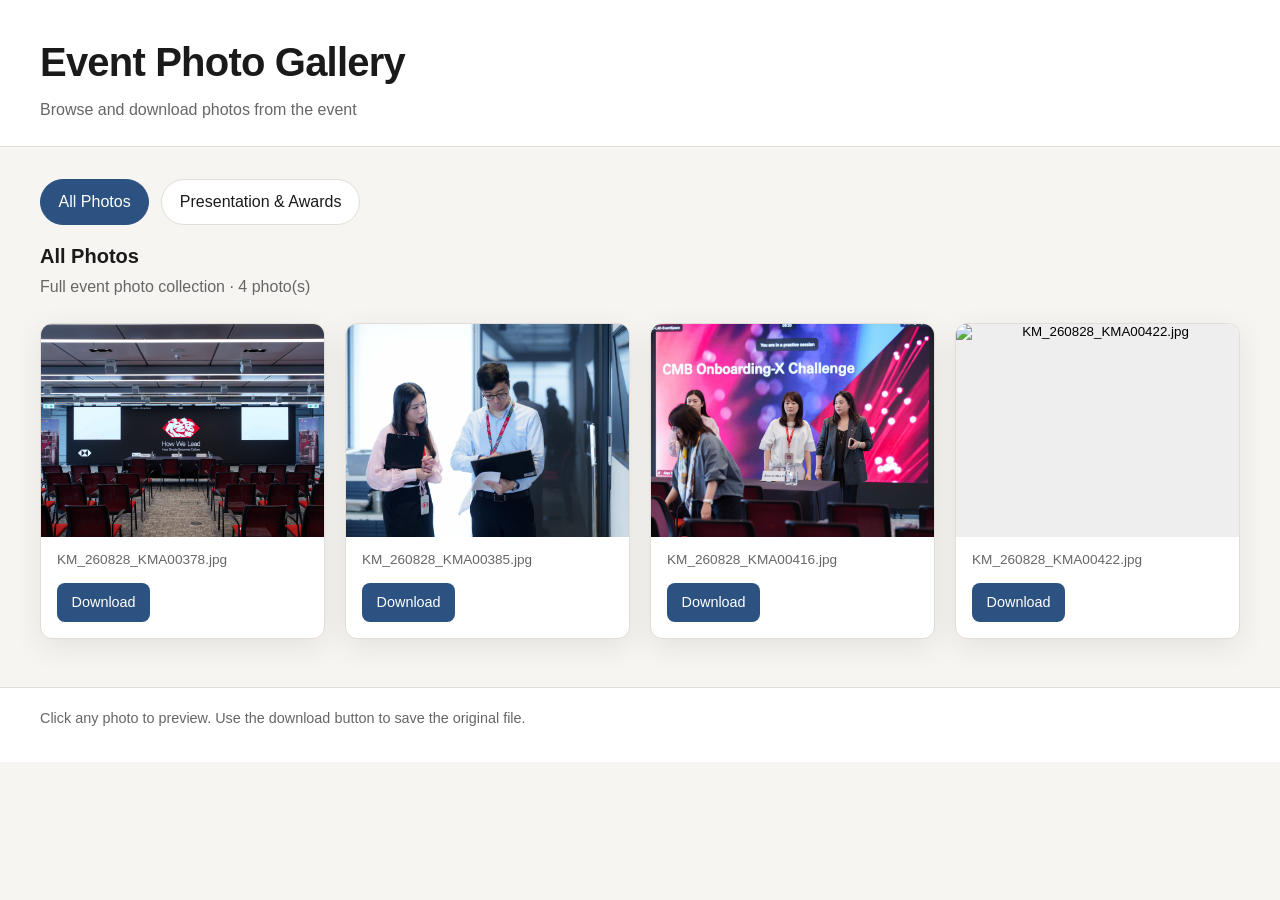
==== index.html @ 1a6fb15b "Initial photo gallery site with sample images. Static GitHub Pages gallery for browsing and download" ====
<!DOCTYPE html>
<html lang="en">
<head>
  <meta charset="UTF-8">
  <meta name="viewport" content="width=device-width, initial-scale=1.0">
  <title>Event Photo Gallery</title>
  <link rel="stylesheet" href="css/style.css">
</head>
<body>
  <header class="site-header">
    <div class="container">
      <h1>Event Photo Gallery</h1>
      <p class="subtitle">Browse and download photos from the event</p>
    </div>
  </header>

  <main class="container">
    <nav class="album-tabs" id="album-tabs" aria-label="Photo albums"></nav>
    <section class="album-info" id="album-info"></section>
    <div class="gallery" id="gallery" role="list"></div>
  </main>

  <dialog class="lightbox" id="lightbox" aria-label="Photo preview">
    <button class="lightbox-close" id="lightbox-close" aria-label="Close preview">&times;</button>
    <figure class="lightbox-content">
      <img id="lightbox-image" alt="">
      <figcaption id="lightbox-caption"></figcaption>
    </figure>
    <a class="btn btn-primary lightbox-download" id="lightbox-download" download>Download full size</a>
  </dialog>

  <footer class="site-footer">
    <div class="container">
      <p>Click any photo to preview. Use the download button to save the original file.</p>
    </div>
  </footer>

  <script src="js/app.js"></script>
</body>
</html>
---- css/style.css ----
*,
*::before,
*::after {
  box-sizing: border-box;
}

:root {
  color-scheme: light;
  --bg: #f7f5f2;
  --surface: #ffffff;
  --text: #1a1a1a;
  --muted: #666;
  --accent: #2c5282;
  --accent-hover: #1a365d;
  --border: #e2ddd6;
  --shadow: 0 8px 30px rgba(0, 0, 0, 0.08);
}

body {
  margin: 0;
  font-family: -apple-system, BlinkMacSystemFont, "Segoe UI", Roboto, sans-serif;
  background: var(--bg);
  color: var(--text);
  line-height: 1.5;
}

.container {
  width: min(1200px, 100% - 2rem);
  margin-inline: auto;
}

.site-header {
  background: var(--surface);
  border-bottom: 1px solid var(--border);
  padding: 2rem 0 1.5rem;
}

.site-header h1 {
  margin: 0 0 0.35rem;
  font-size: clamp(1.75rem, 4vw, 2.5rem);
  font-weight: 700;
  letter-spacing: -0.02em;
}

.subtitle {
  margin: 0;
  color: var(--muted);
}

.album-tabs {
  display: flex;
  flex-wrap: wrap;
  gap: 0.75rem;
  margin: 2rem 0 1rem;
}

.tab-btn {
  appearance: none;
  border: 1px solid var(--border);
  background: var(--surface);
  color: var(--text);
  padding: 0.65rem 1.1rem;
  border-radius: 999px;
  font: inherit;
  cursor: pointer;
  transition: background 0.15s, border-color 0.15s, color 0.15s;
}

.tab-btn:hover {
  border-color: var(--accent);
}

.tab-btn.active {
  background: var(--accent);
  border-color: var(--accent);
  color: #fff;
}

.album-info {
  margin-bottom: 1.5rem;
}

.album-info h2 {
  margin: 0 0 0.25rem;
  font-size: 1.25rem;
}

.album-info p {
  margin: 0;
  color: var(--muted);
}

.gallery {
  display: grid;
  grid-template-columns: repeat(auto-fill, minmax(240px, 1fr));
  gap: 1.25rem;
  padding-bottom: 3rem;
}

.photo-card {
  background: var(--surface);
  border: 1px solid var(--border);
  border-radius: 12px;
  overflow: hidden;
  box-shadow: var(--shadow);
}

.photo-thumb {
  display: block;
  width: 100%;
  aspect-ratio: 4 / 3;
  border: 0;
  padding: 0;
  background: #eee;
  cursor: zoom-in;
  overflow: hidden;
}

.photo-thumb img {
  width: 100%;
  height: 100%;
  object-fit: cover;
  display: block;
}

.photo-meta {
  padding: 0.85rem 1rem 1rem;
}

.photo-name {
  margin: 0 0 0.75rem;
  font-size: 0.85rem;
  color: var(--muted);
  word-break: break-all;
}

.btn {
  display: inline-flex;
  align-items: center;
  justify-content: center;
  gap: 0.35rem;
  padding: 0.5rem 0.85rem;
  border-radius: 8px;
  font: inherit;
  font-size: 0.9rem;
  text-decoration: none;
  cursor: pointer;
  border: 1px solid transparent;
}

.btn-primary {
  background: var(--accent);
  color: #fff;
}

.btn-primary:hover {
  background: var(--accent-hover);
}

.lightbox {
  position: relative;
  width: min(95vw, 1100px);
  max-height: 95vh;
  padding: 0;
  border: none;
  border-radius: 12px;
  background: var(--surface);
  box-shadow: var(--shadow);
}

.lightbox::backdrop {
  background: rgba(0, 0, 0, 0.65);
}

.lightbox-close {
  position: absolute;
  top: 0.75rem;
  right: 0.75rem;
  width: 2.25rem;
  height: 2.25rem;
  border: none;
  border-radius: 999px;
  background: rgba(0, 0, 0, 0.55);
  color: #fff;
  font-size: 1.5rem;
  line-height: 1;
  cursor: pointer;
}

.lightbox-content {
  margin: 0;
}

.lightbox-content img {
  display: block;
  width: 100%;
  max-height: 75vh;
  object-fit: contain;
  background: #111;
}

.lightbox-content figcaption {
  padding: 0.85rem 1rem 0;
  color: var(--muted);
  font-size: 0.9rem;
}

.lightbox-download {
  margin: 1rem;
}

.site-footer {
  border-top: 1px solid var(--border);
  background: var(--surface);
  padding: 1.25rem 0 2rem;
  color: var(--muted);
  font-size: 0.9rem;
}

.site-footer p {
  margin: 0;
}

@media (max-width: 600px) {
  .gallery {
    grid-template-columns: repeat(auto-fill, minmax(160px, 1fr));
    gap: 0.85rem;
  }
}
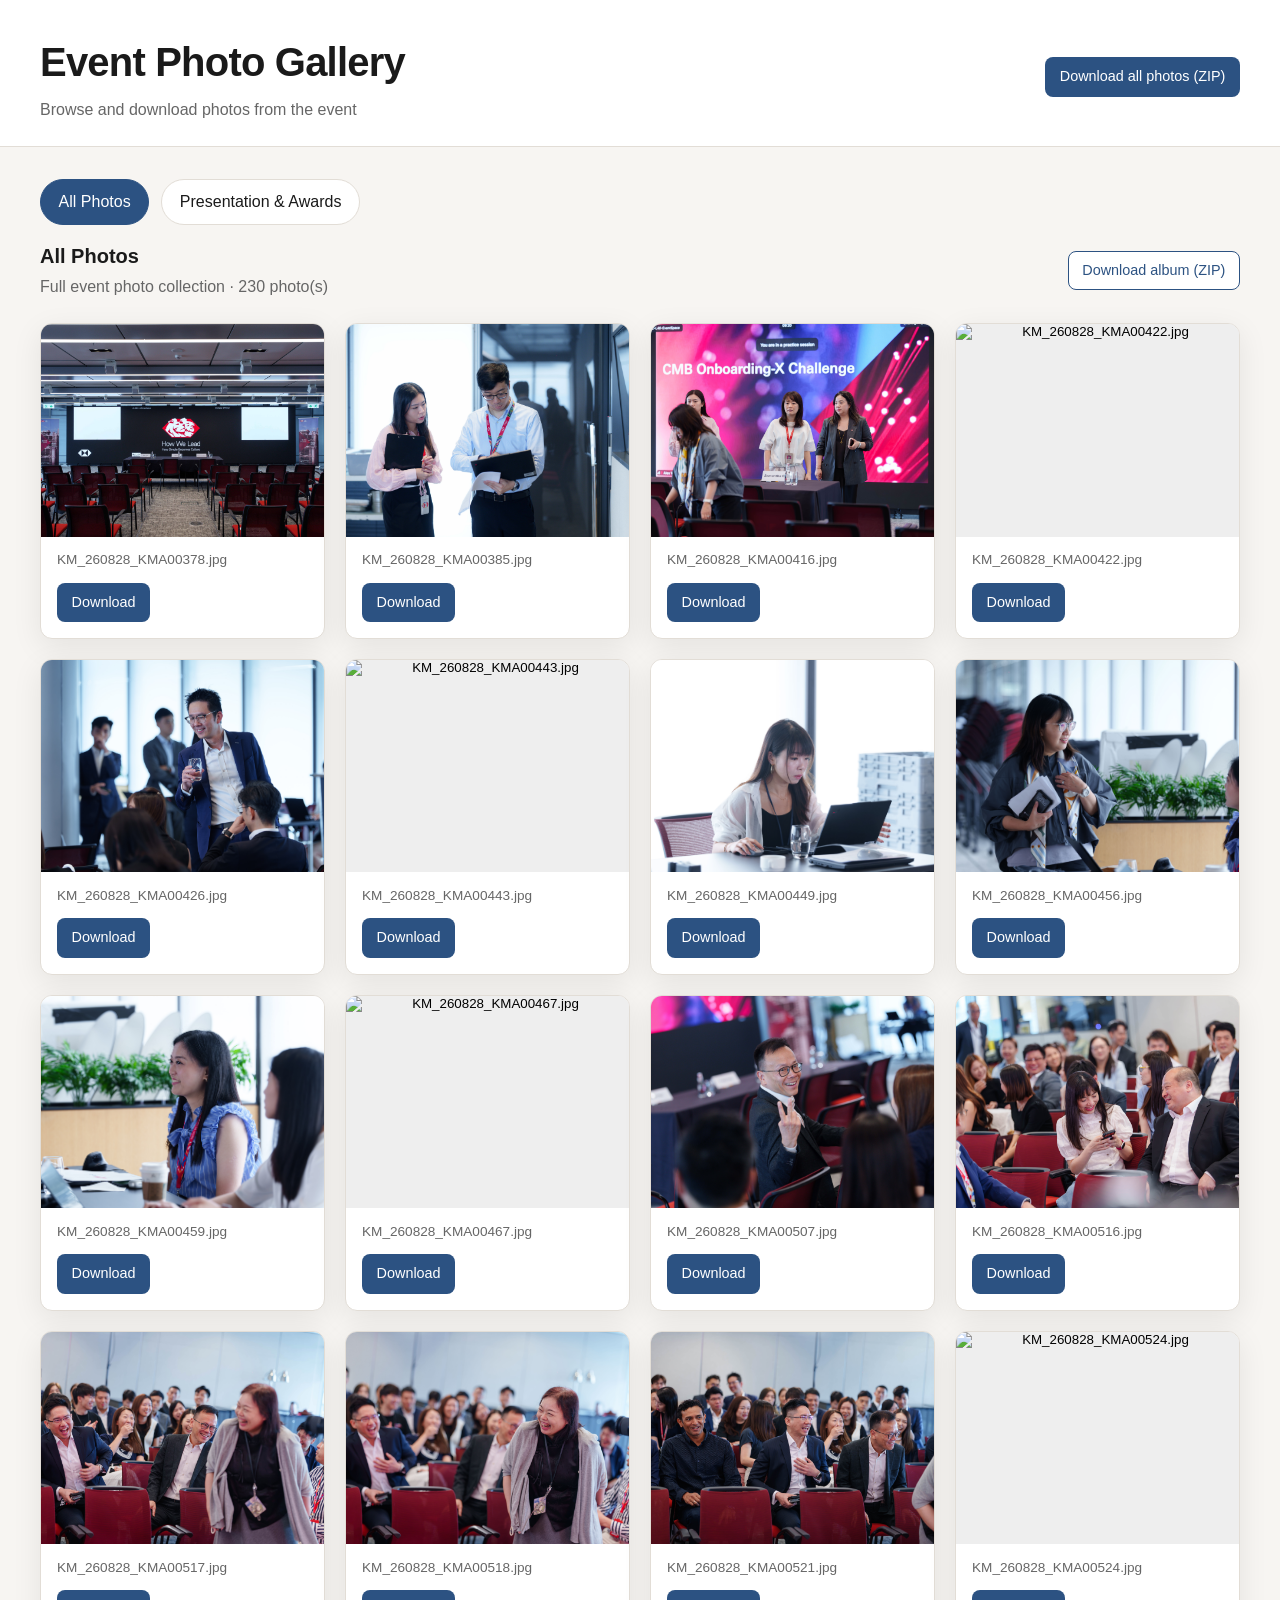
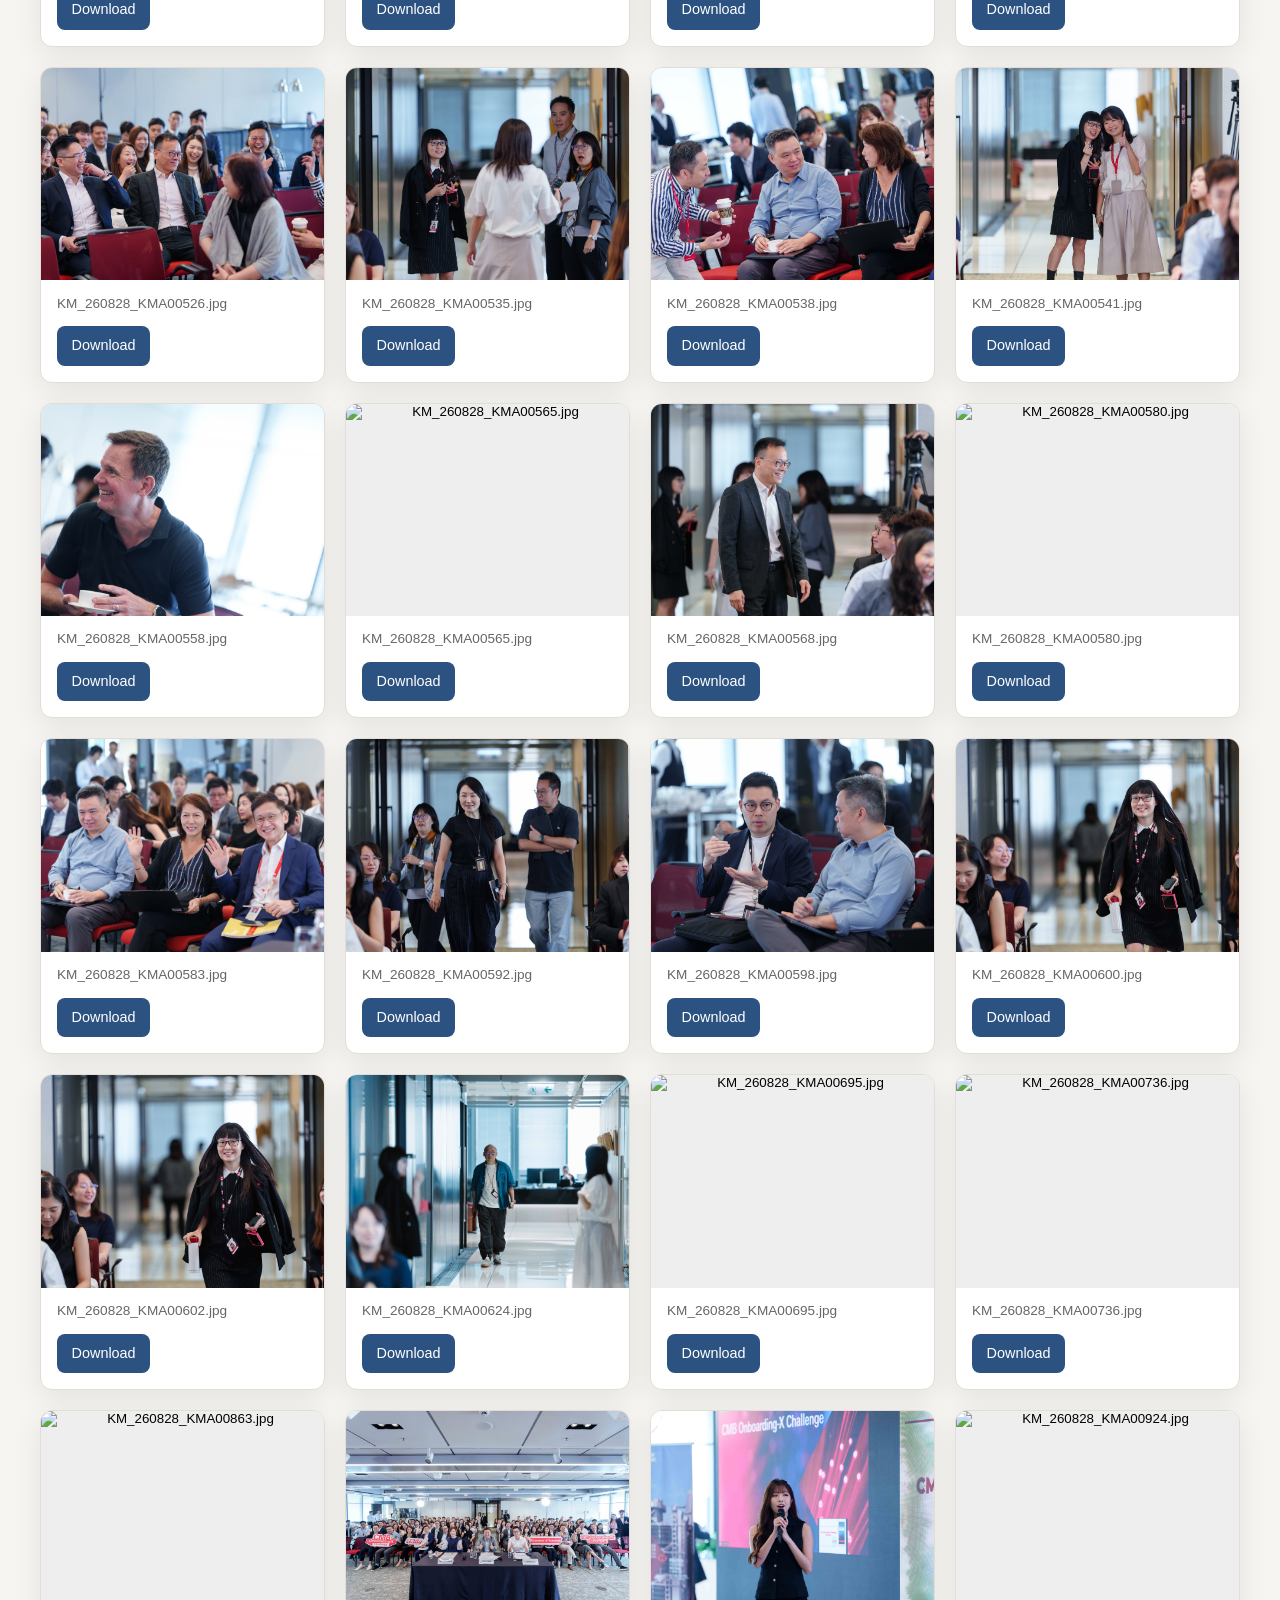
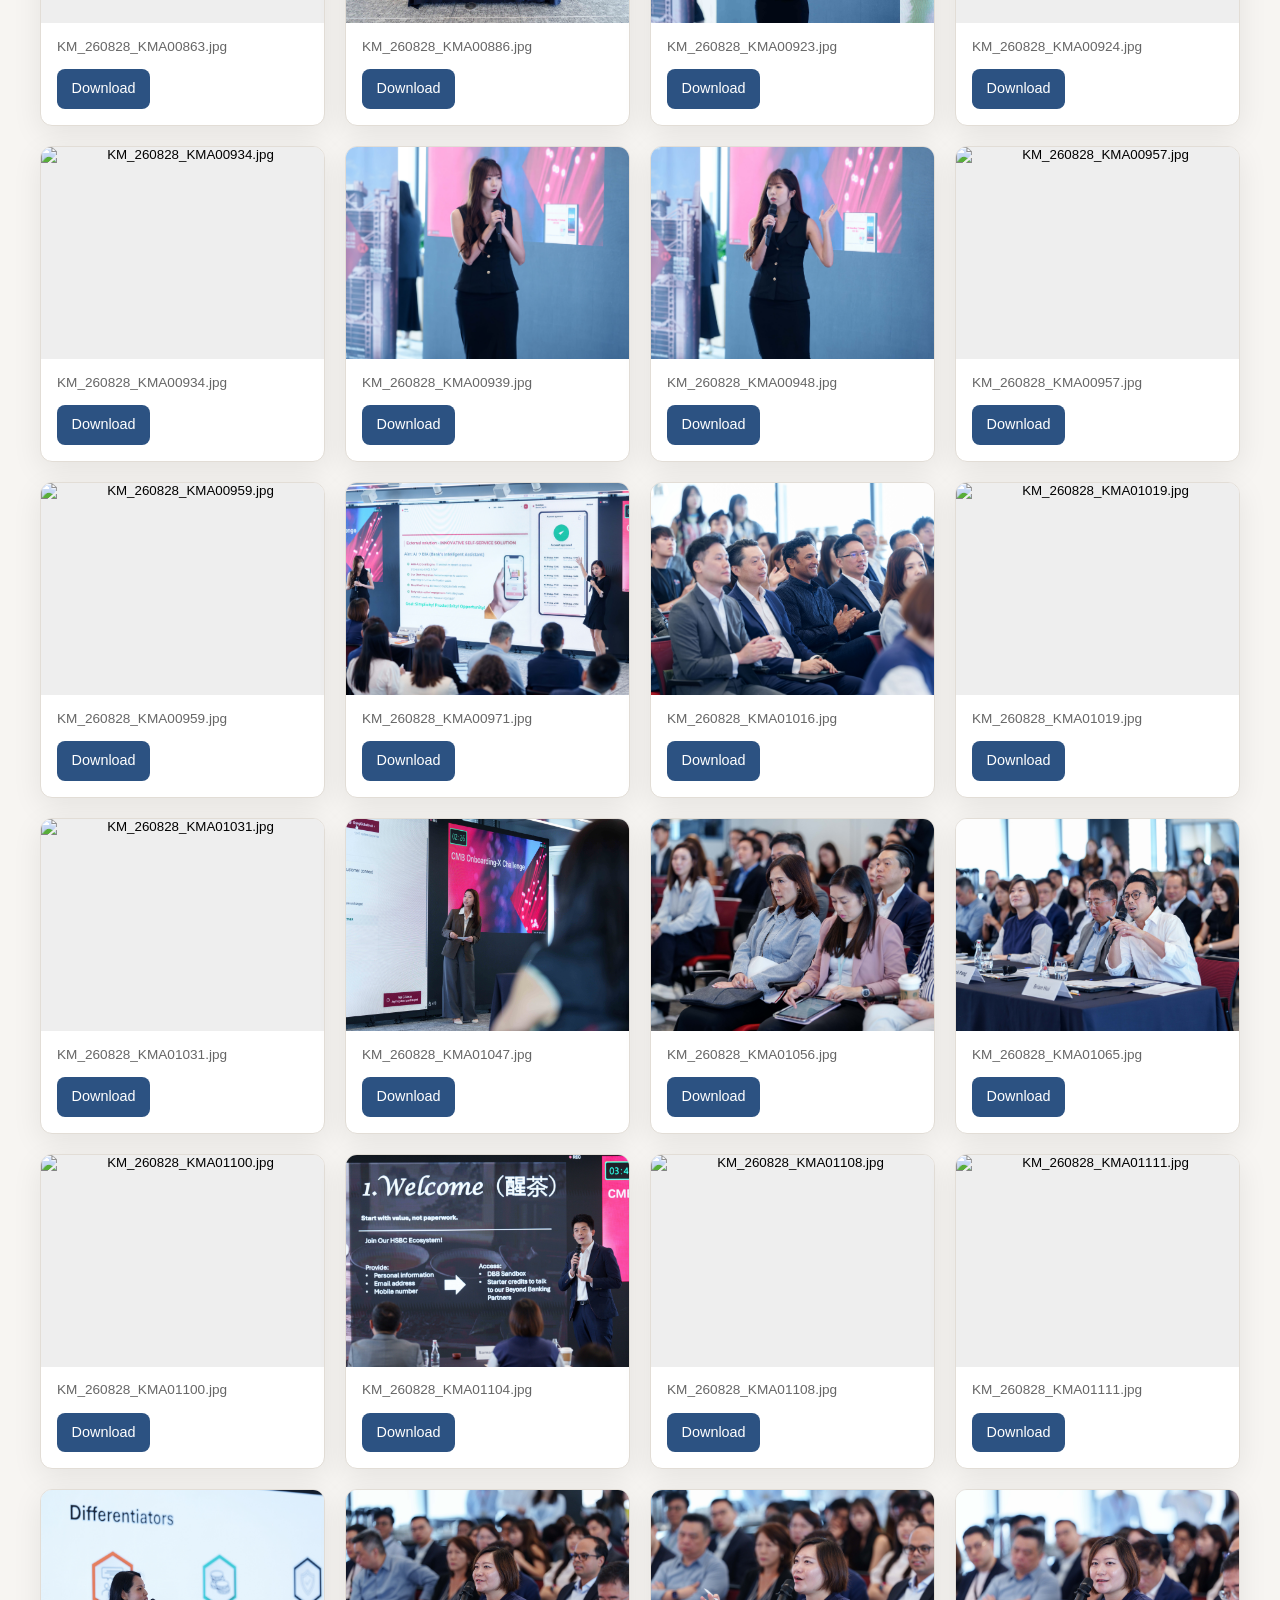
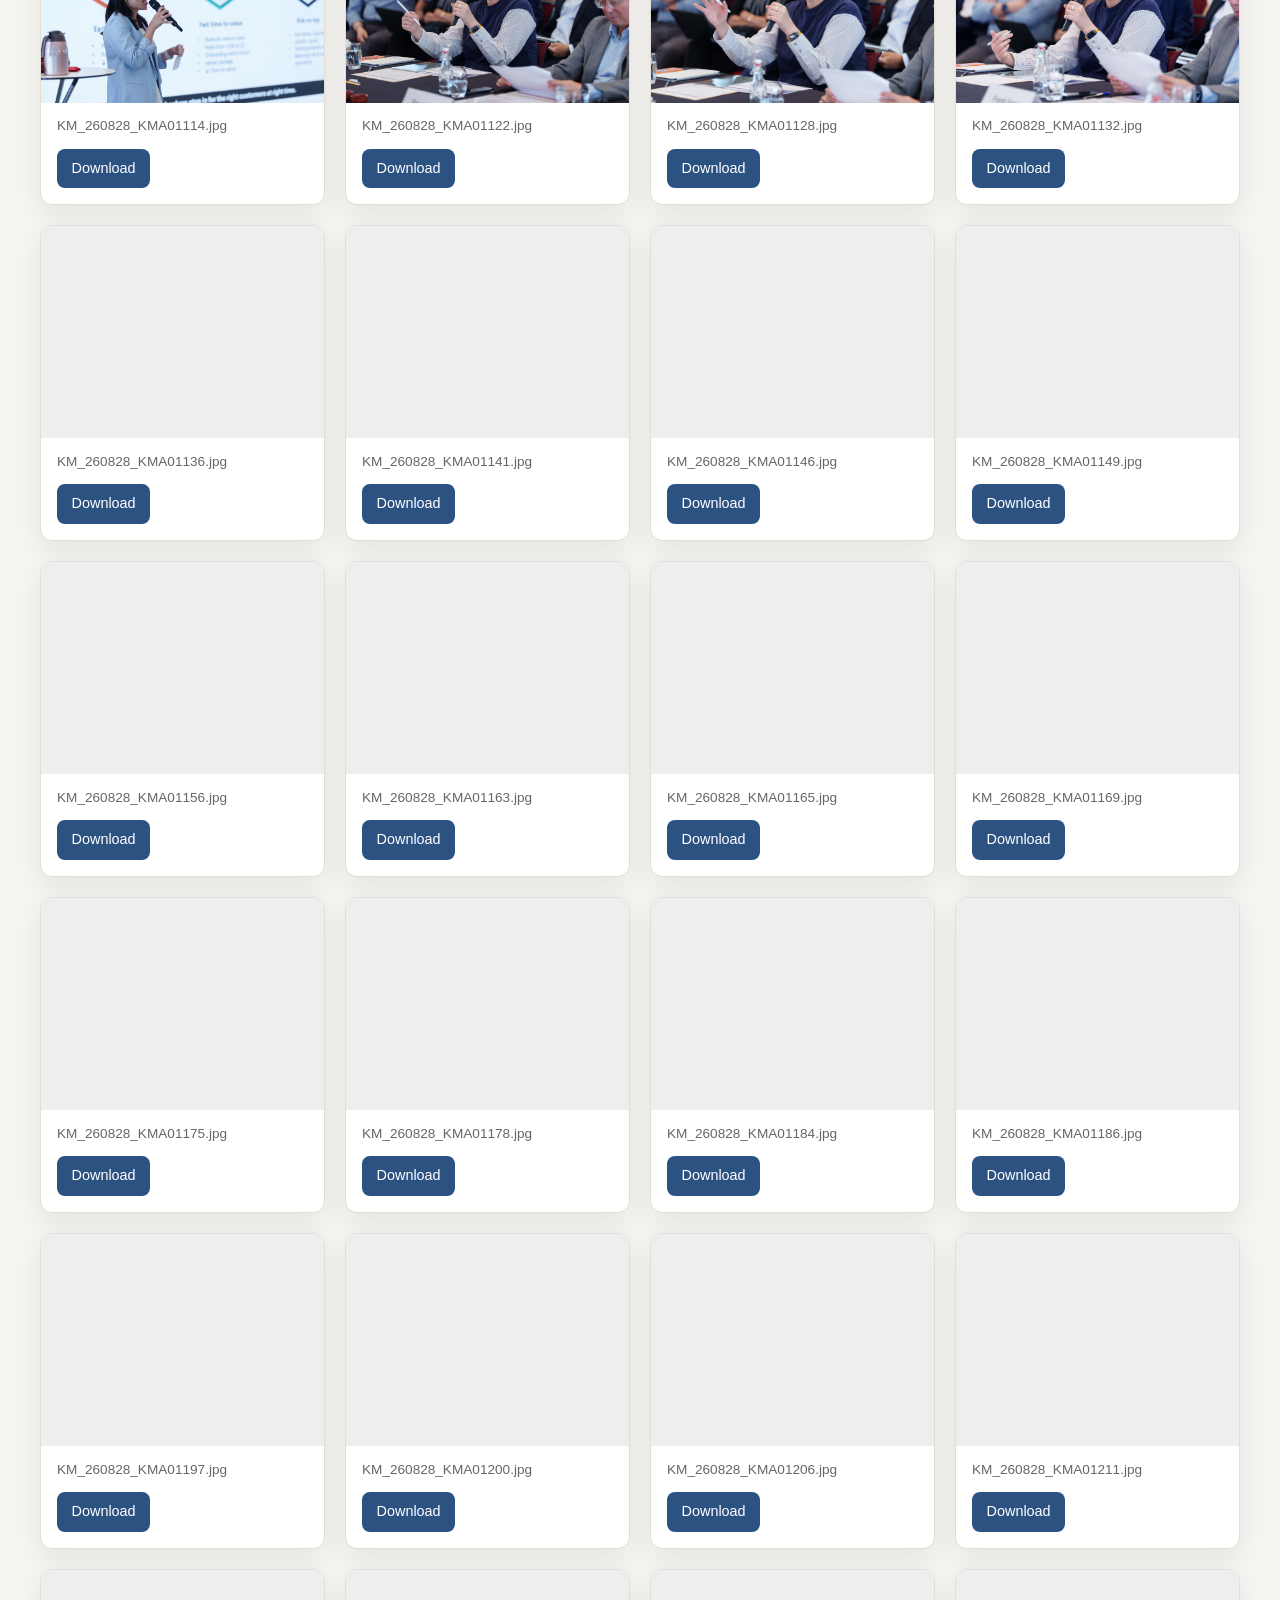
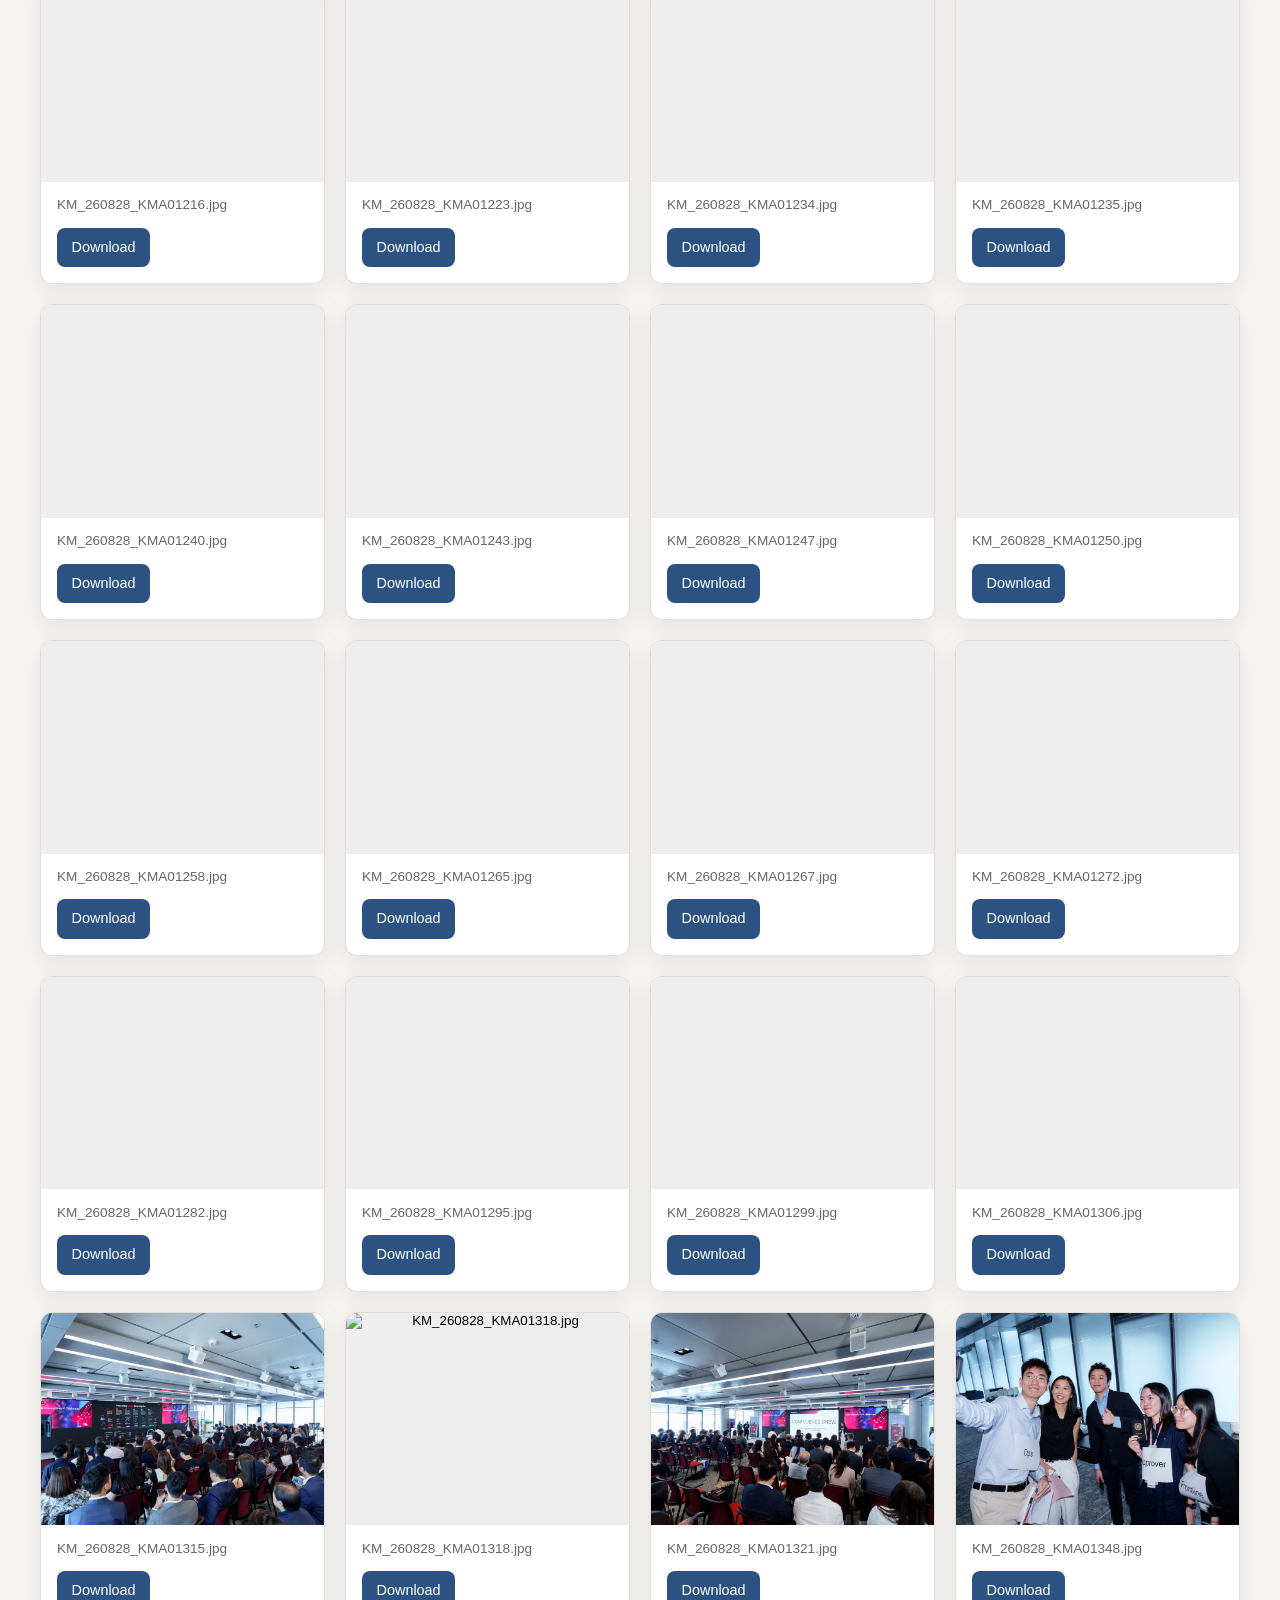
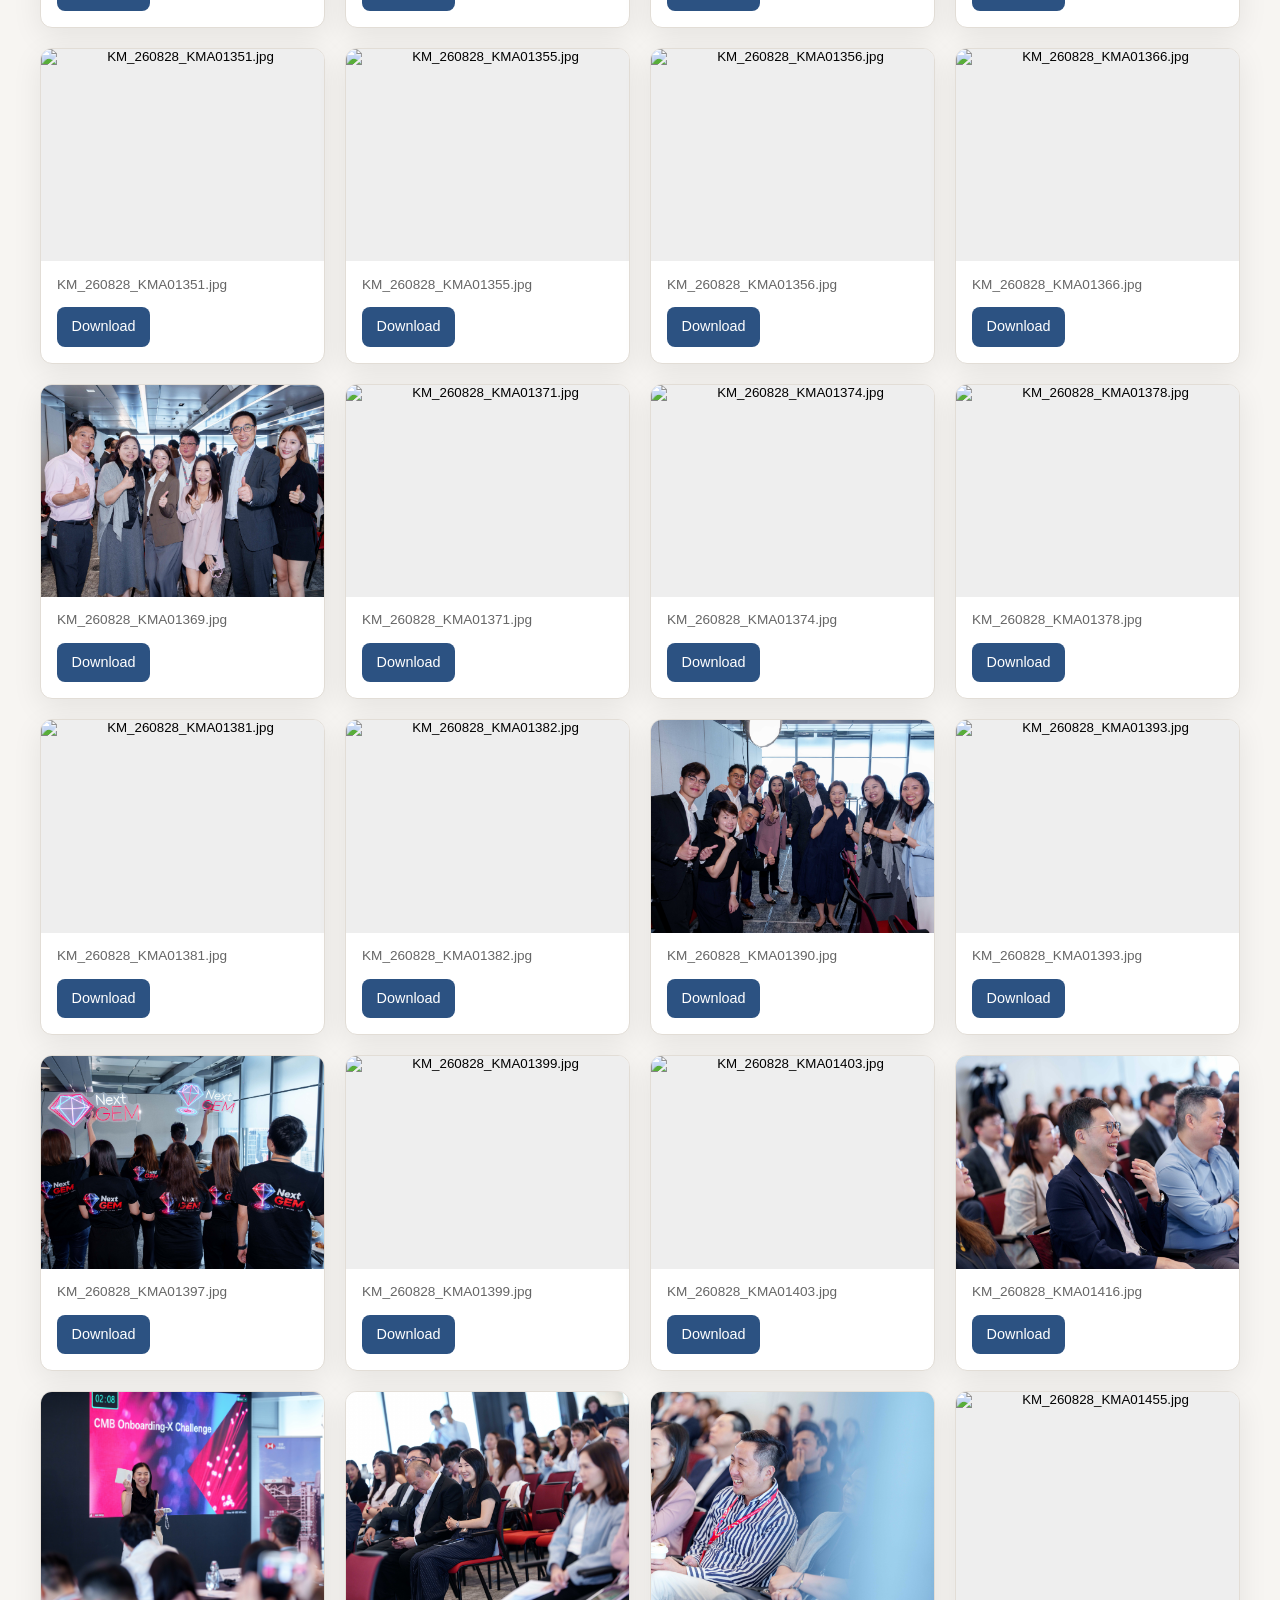
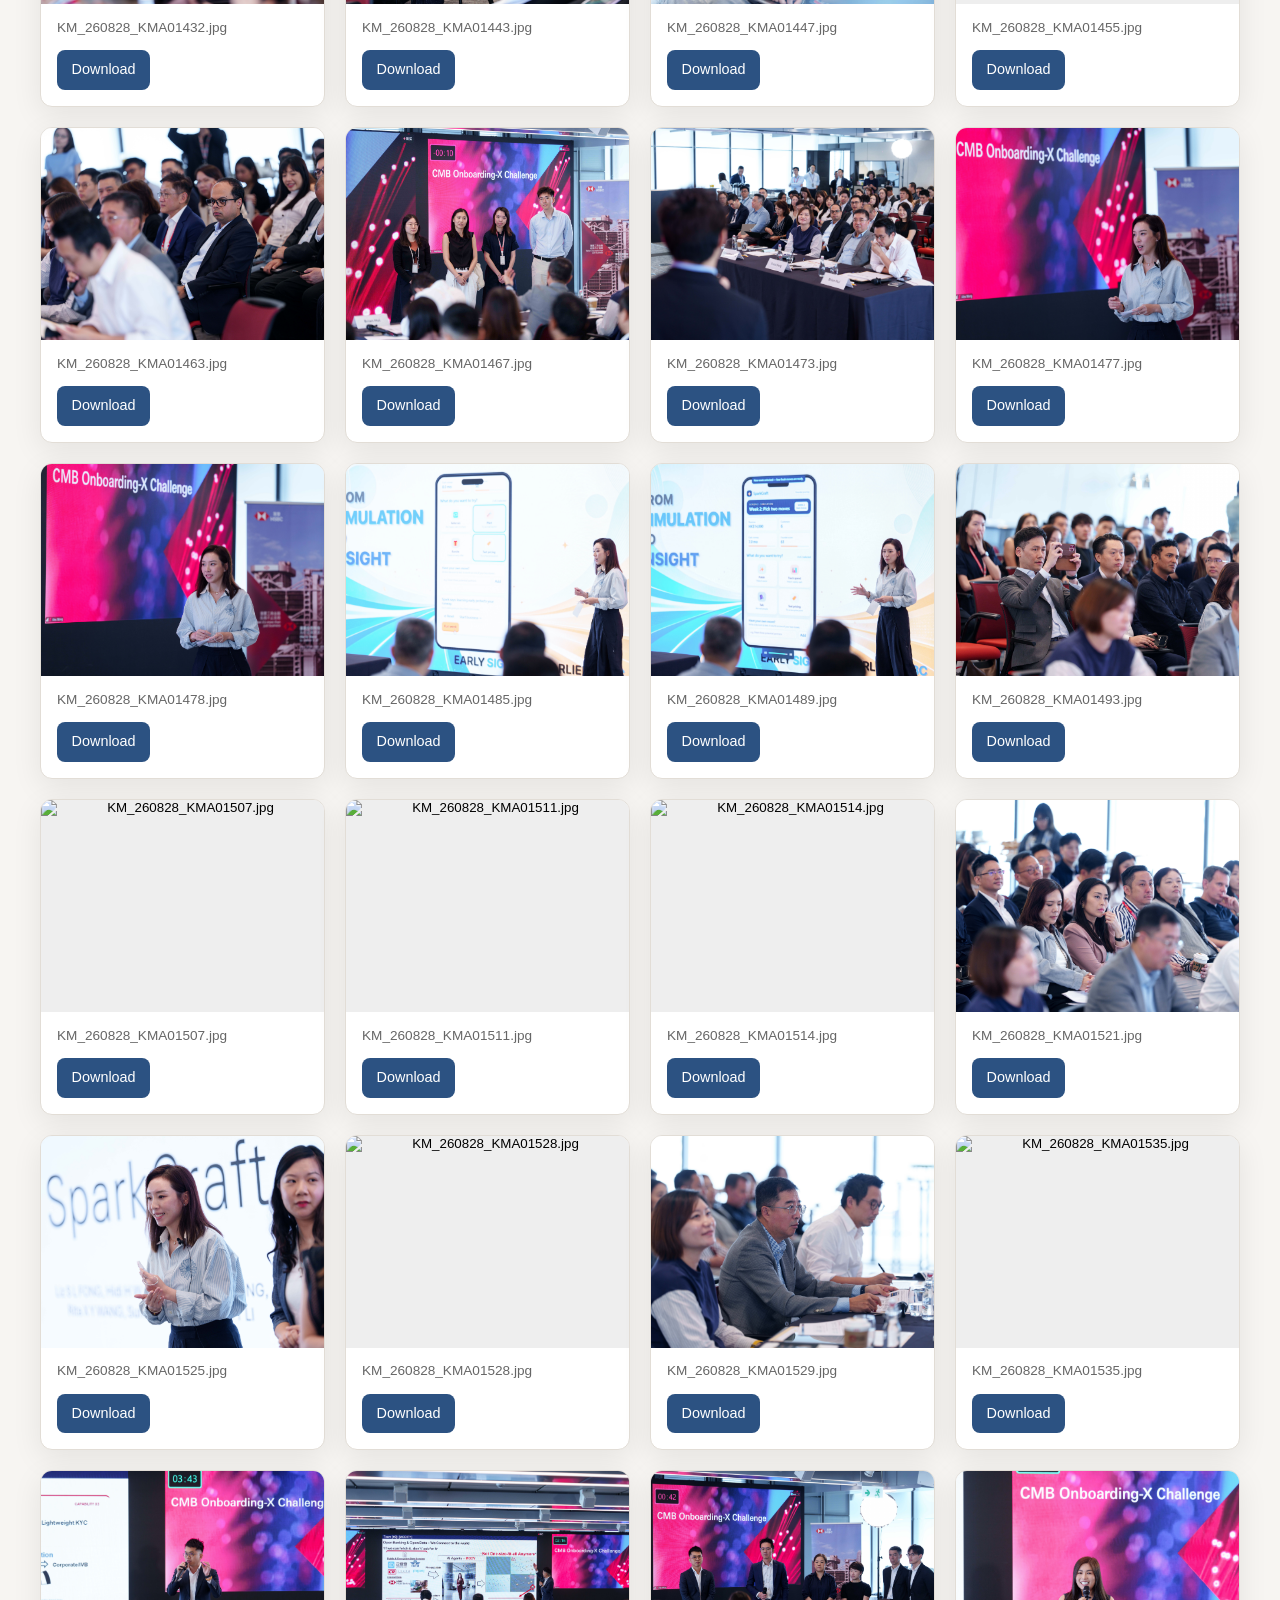
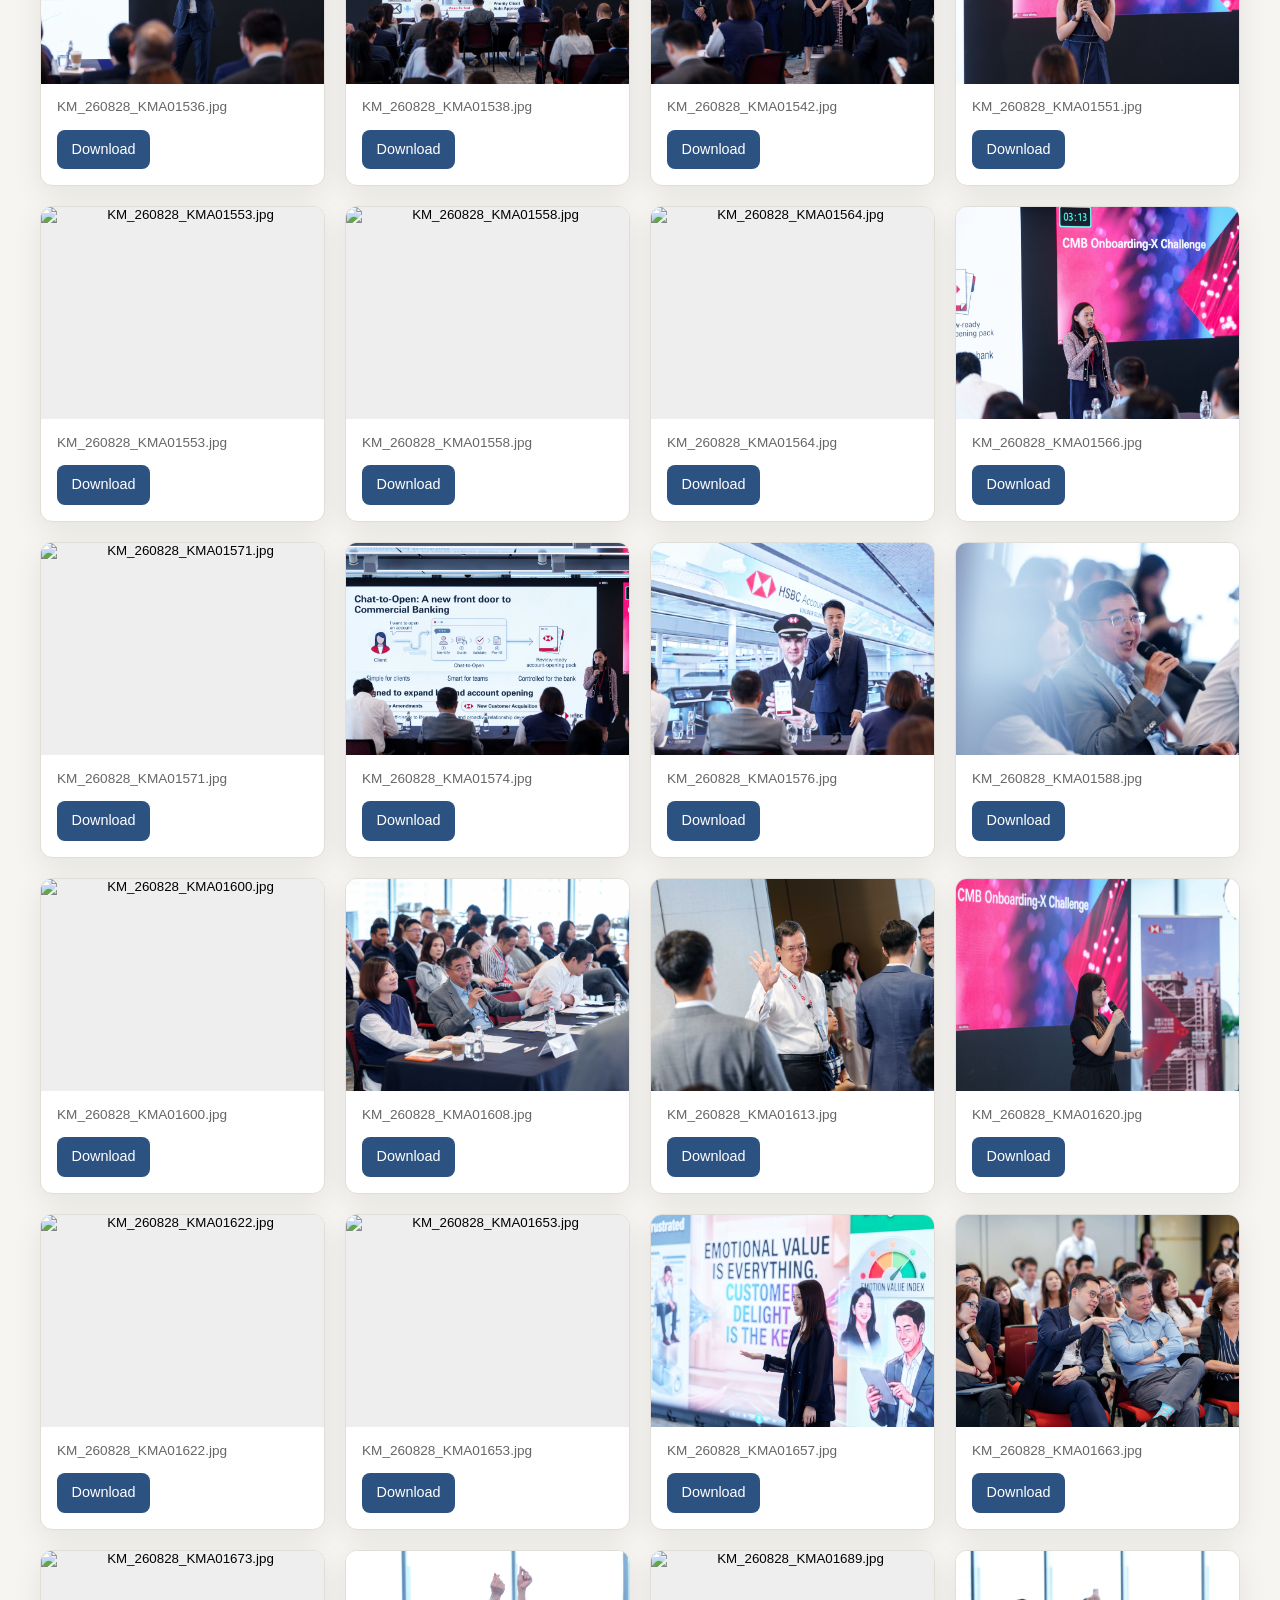
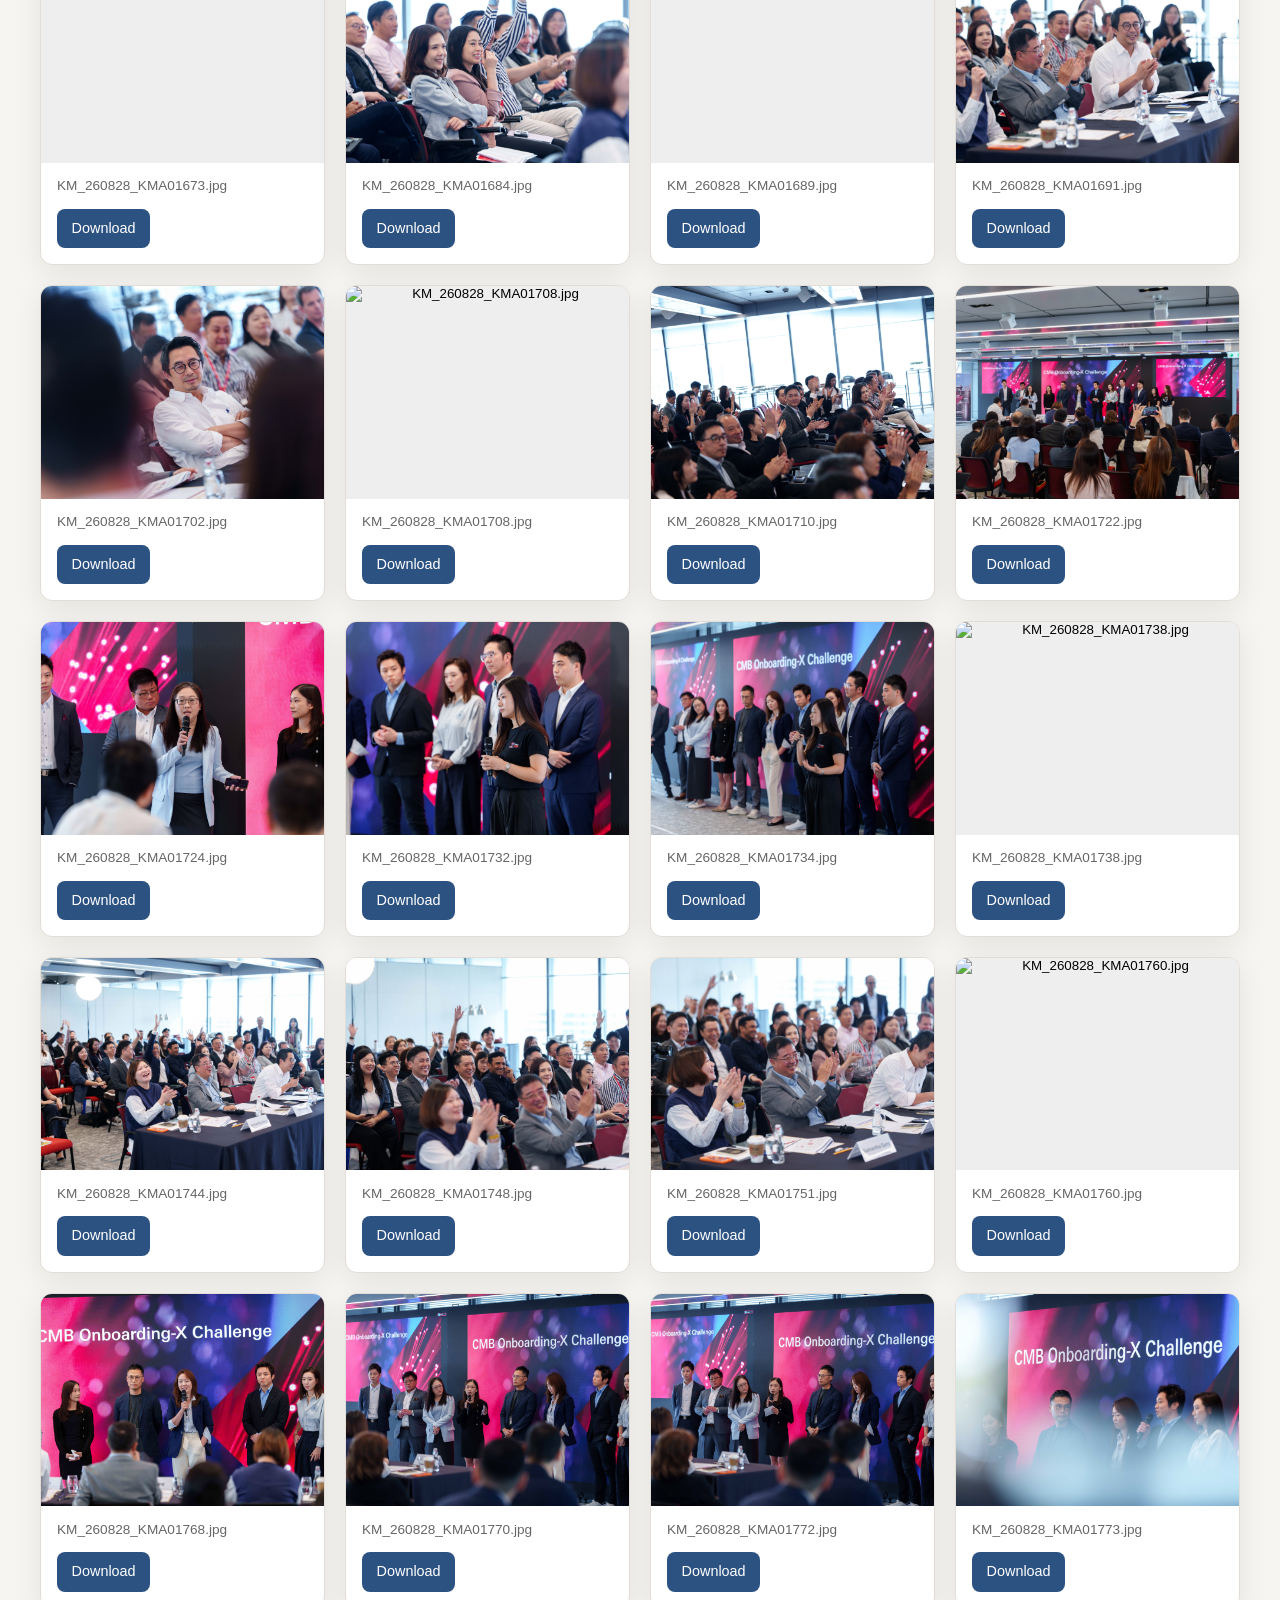
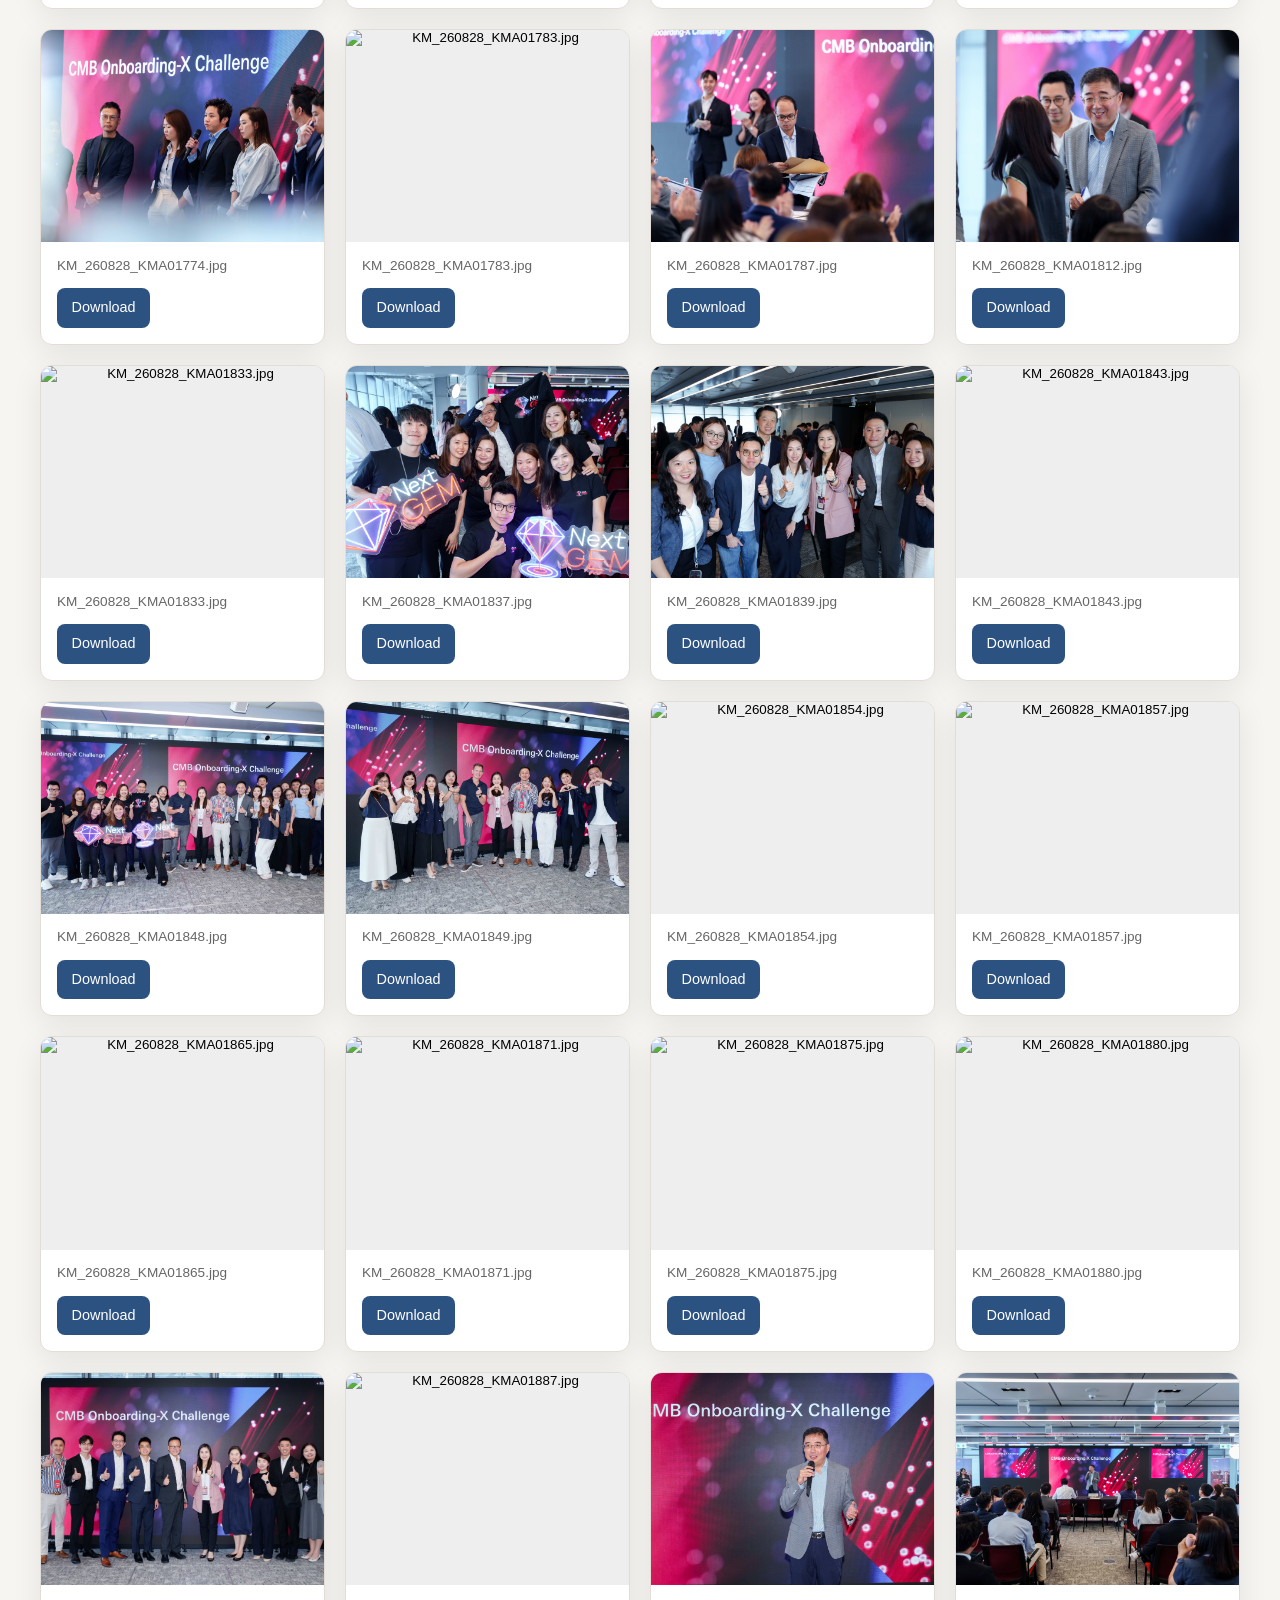
==== commit 2a2599bf: "Add ZIP download buttons linked to GitHub release assets. Large archives are hosted as release downl" ====
--- a/index.html
+++ b/index.html
@@ -8,9 +8,14 @@
 </head>
 <body>
   <header class="site-header">
-    <div class="container">
-      <h1>Event Photo Gallery</h1>
-      <p class="subtitle">Browse and download photos from the event</p>
+    <div class="container header-row">
+      <div>
+        <h1>Event Photo Gallery</h1>
+        <p class="subtitle">Browse and download photos from the event</p>
+      </div>
+      <a class="btn btn-primary btn-download-all" href="https://github.com/womghei/event-photo-gallery/releases/latest/download/all-event-photos.zip" download="all-event-photos.zip">
+        Download all photos (ZIP)
+      </a>
     </div>
   </header>
 
--- a/css/style.css
+++ b/css/style.css
@@ -35,6 +35,20 @@
   padding: 2rem 0 1.5rem;
 }
 
+.header-row {
+  display: flex;
+  flex-wrap: wrap;
+  align-items: center;
+  justify-content: space-between;
+  gap: 1rem;
+}
+
+.btn-download-all {
+  white-space: nowrap;
+  padding: 0.7rem 1.15rem;
+  font-weight: 600;
+}
+
 .site-header h1 {
   margin: 0 0 0.35rem;
   font-size: clamp(1.75rem, 4vw, 2.5rem);
@@ -78,6 +92,14 @@
 
 .album-info {
   margin-bottom: 1.5rem;
+}
+
+.album-info-row {
+  display: flex;
+  flex-wrap: wrap;
+  align-items: center;
+  justify-content: space-between;
+  gap: 1rem;
 }
 
 .album-info h2 {
@@ -155,6 +177,16 @@
 
 .btn-primary:hover {
   background: var(--accent-hover);
+}
+
+.btn-secondary {
+  background: var(--surface);
+  color: var(--accent);
+  border-color: var(--accent);
+}
+
+.btn-secondary:hover {
+  background: #edf2f7;
 }
 
 .lightbox {
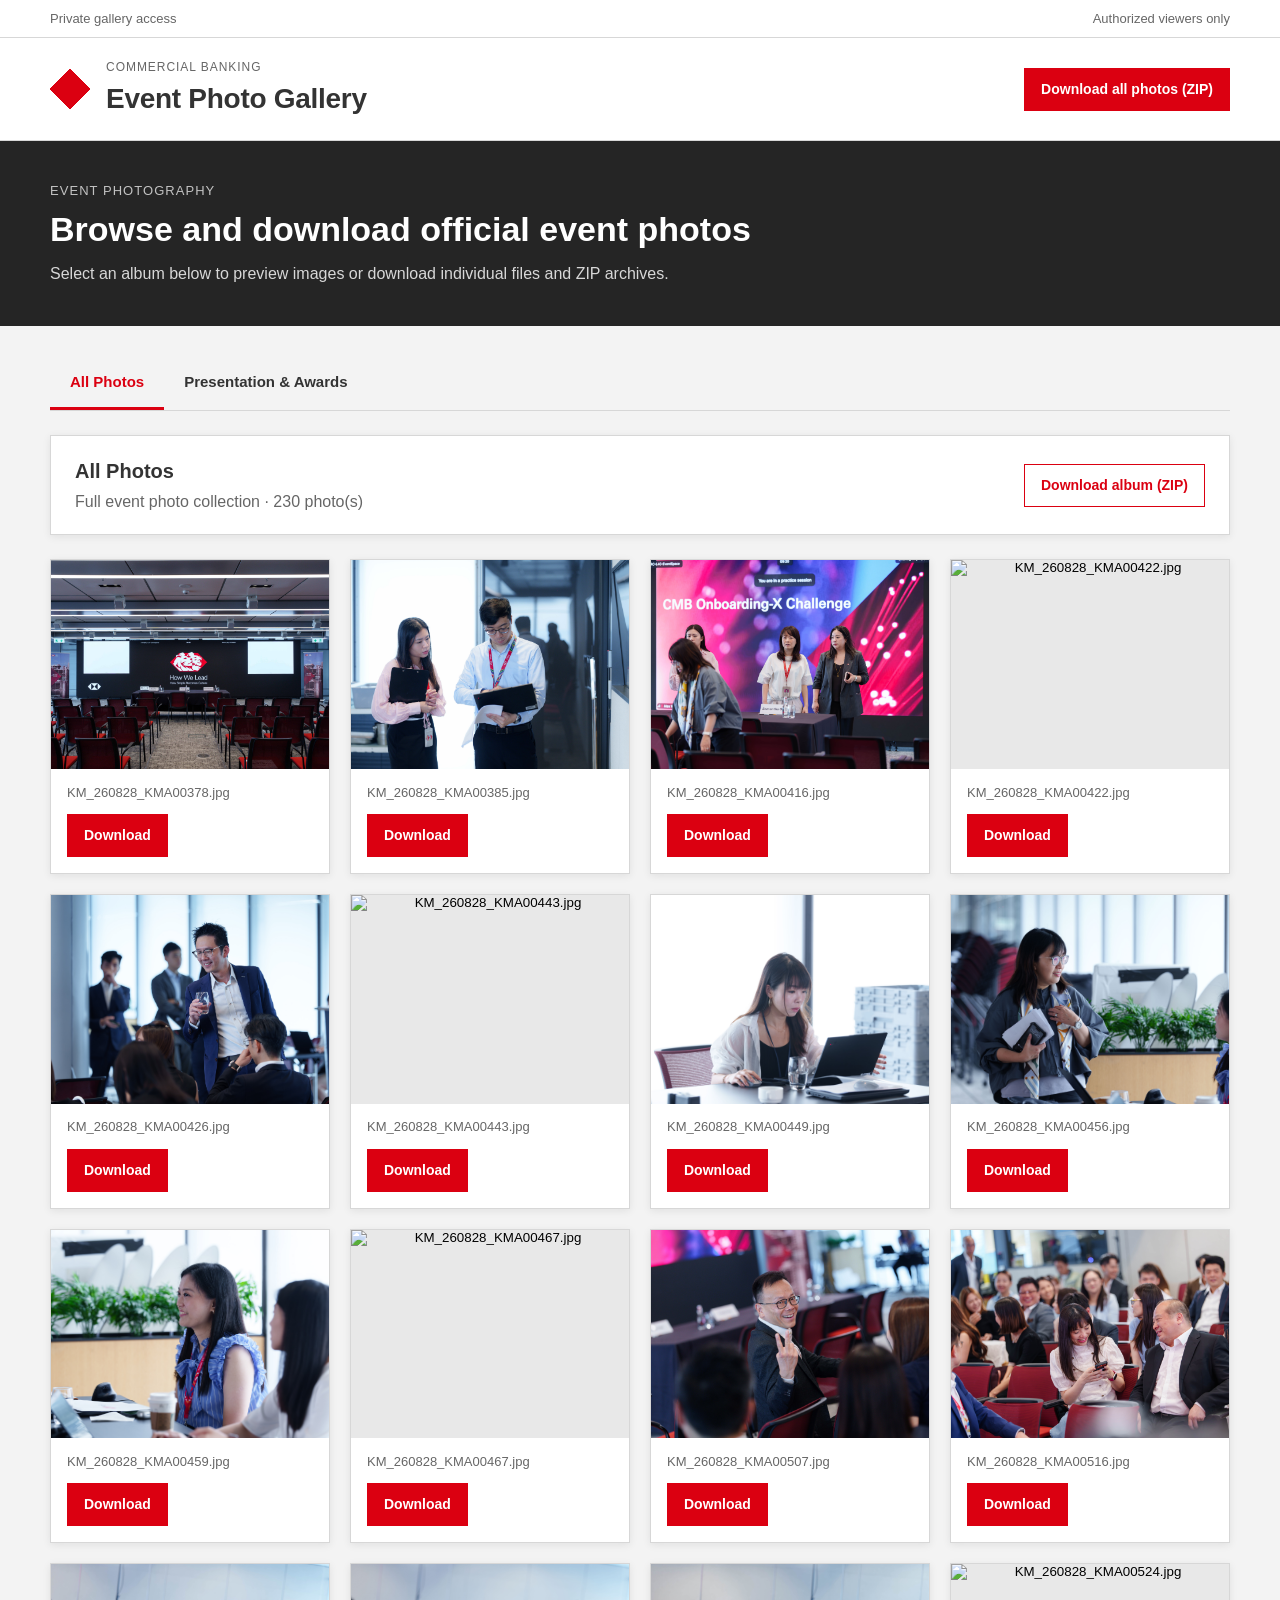
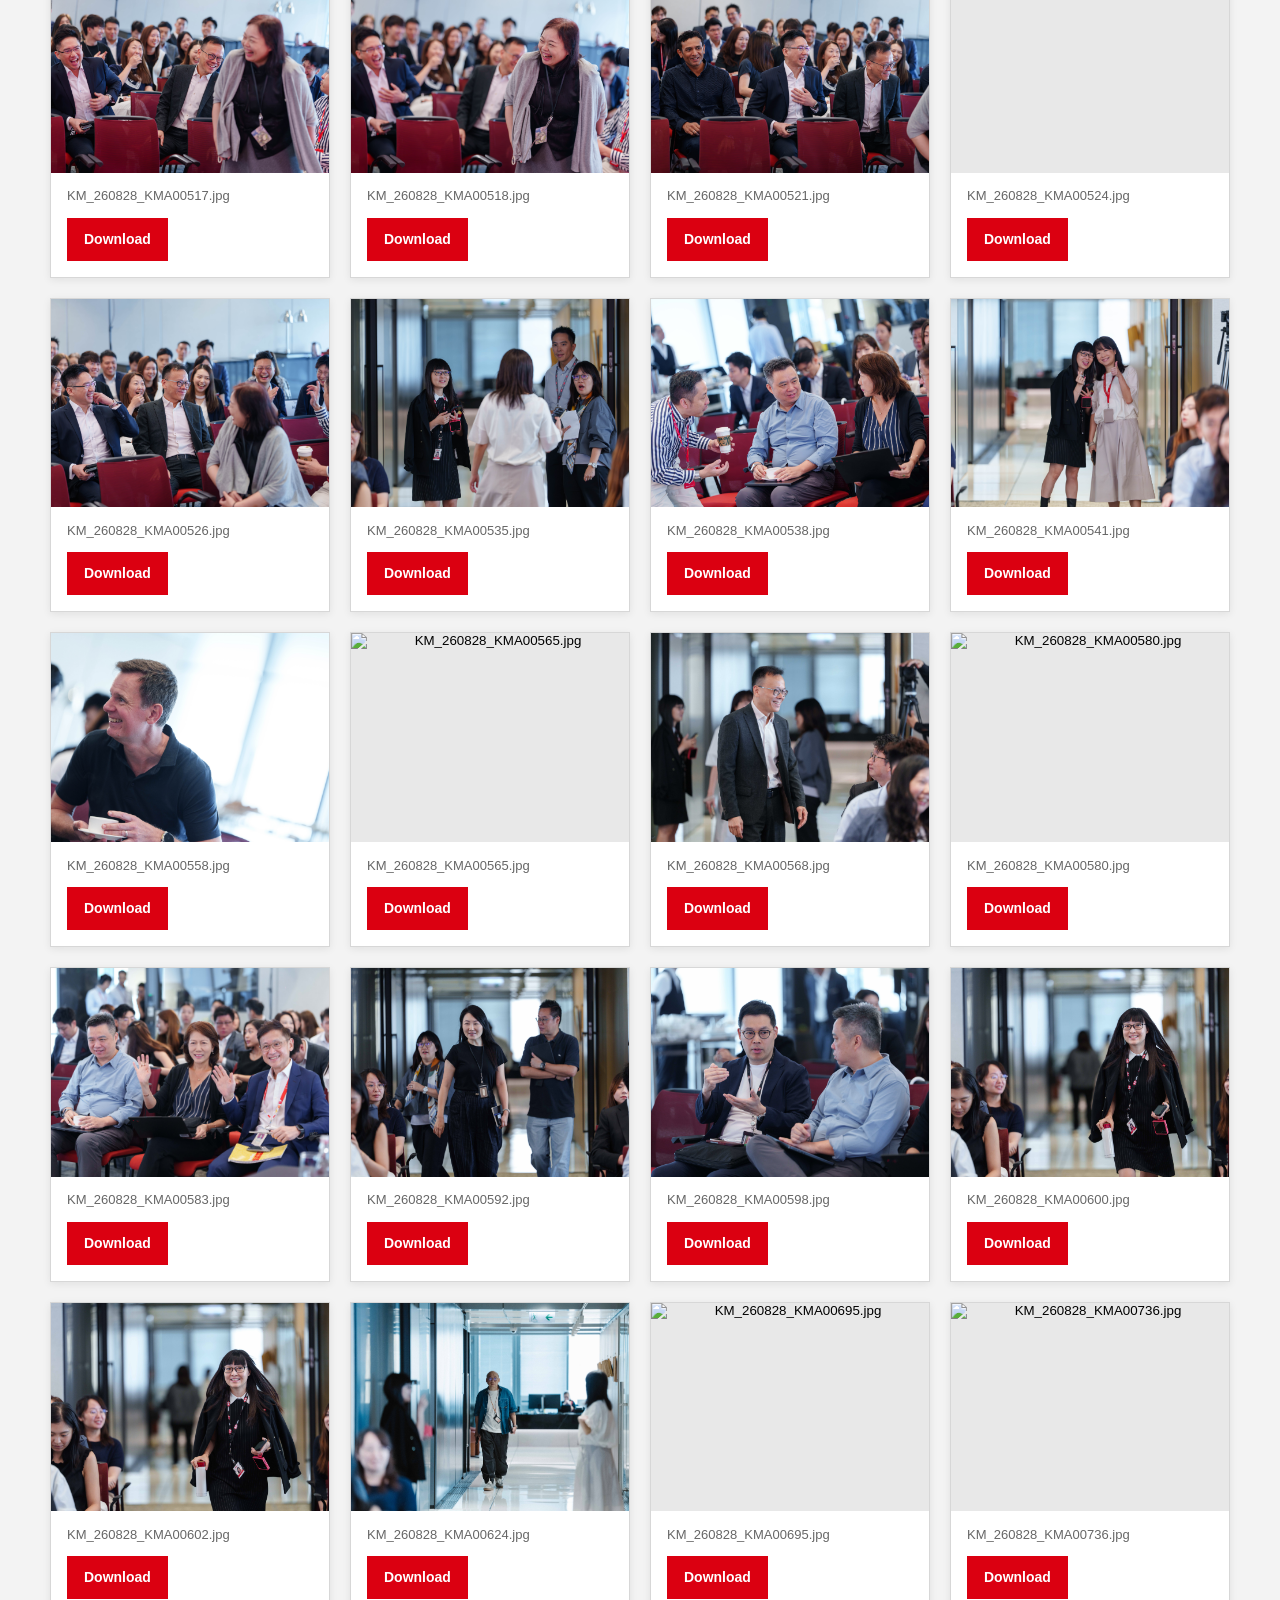
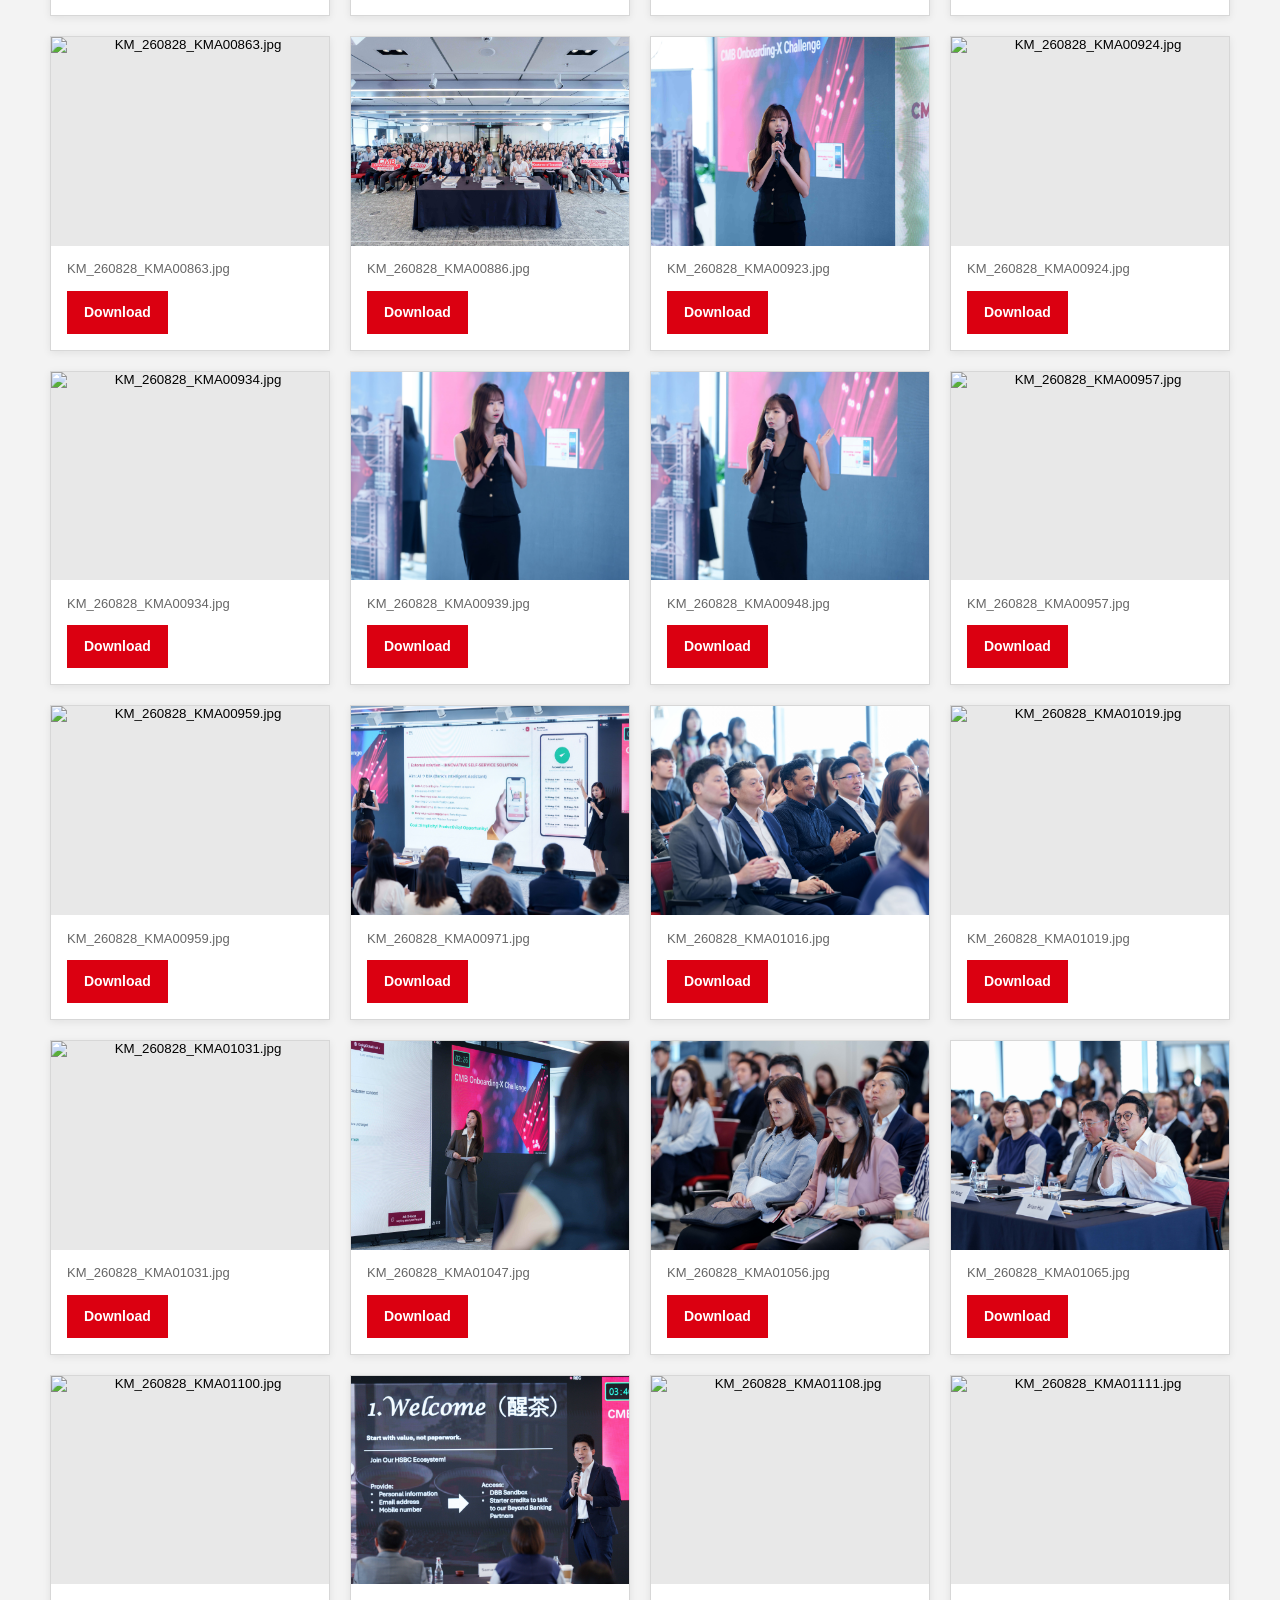
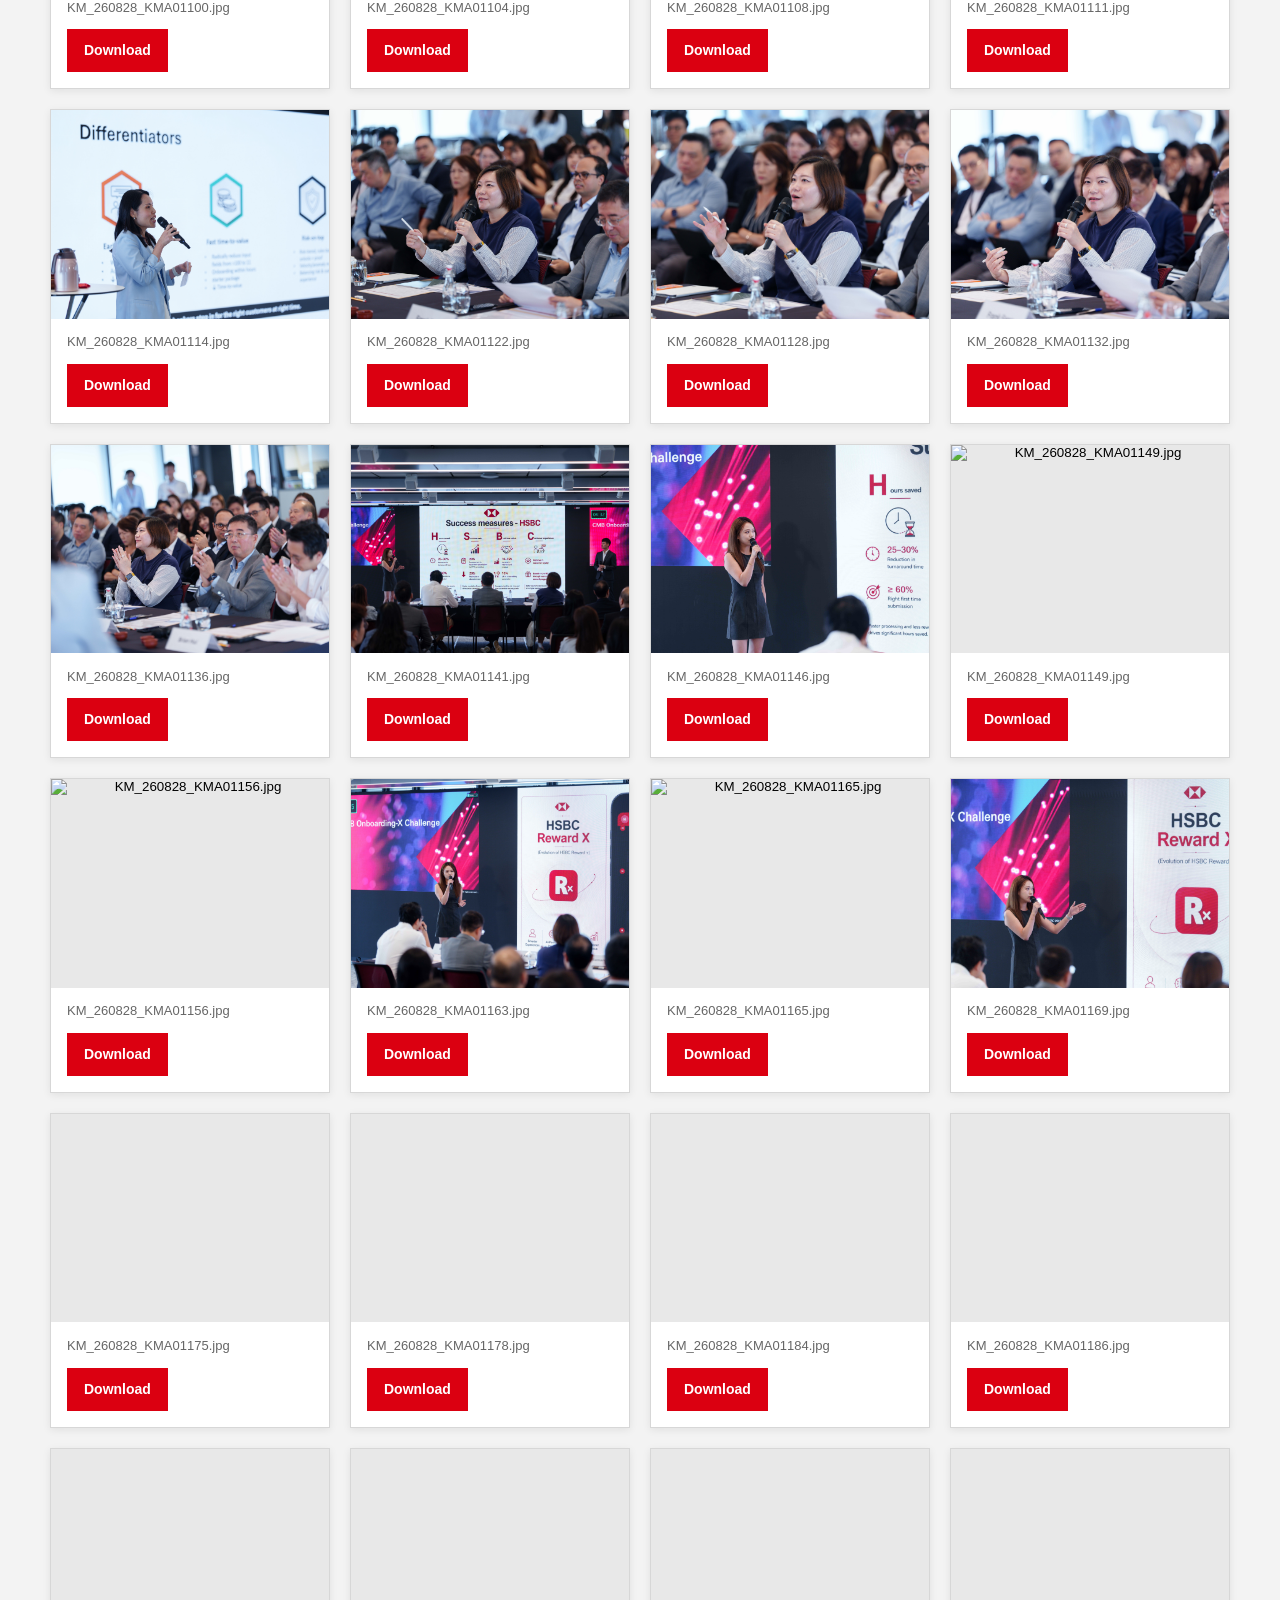
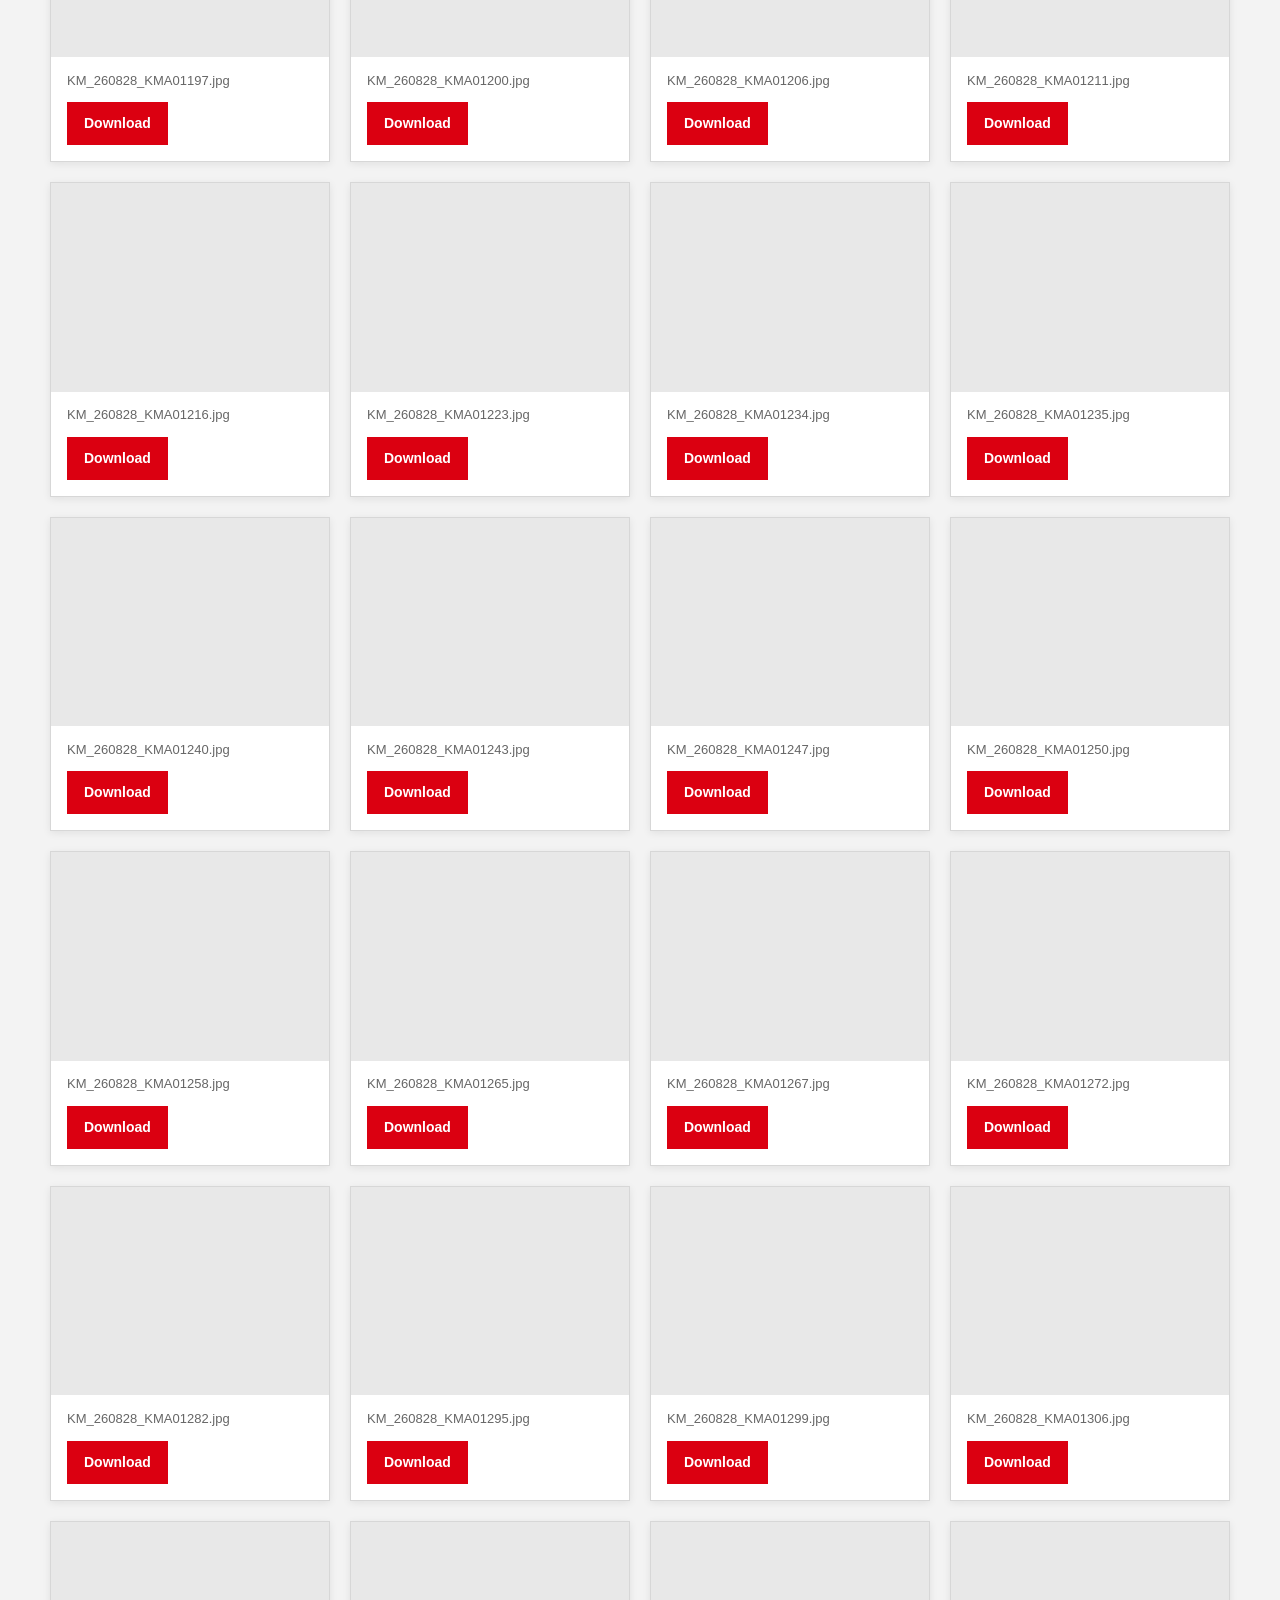
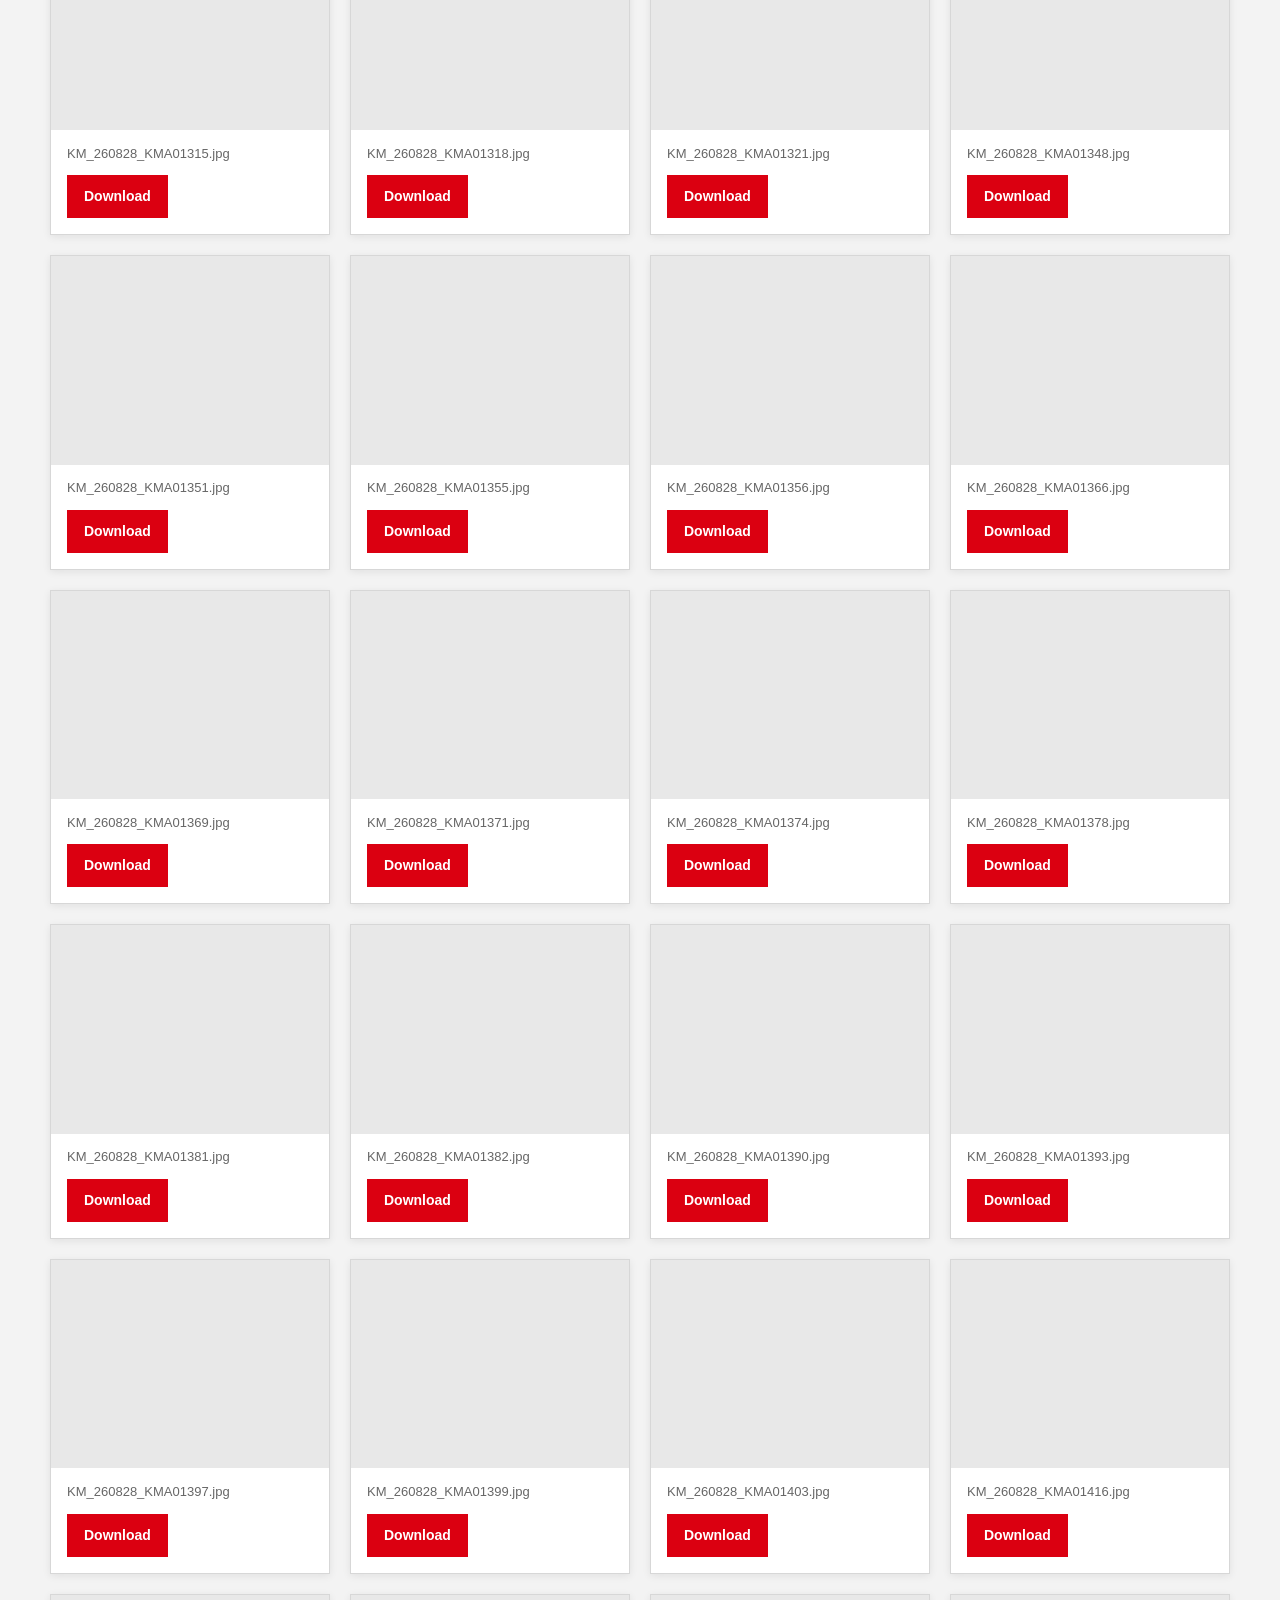
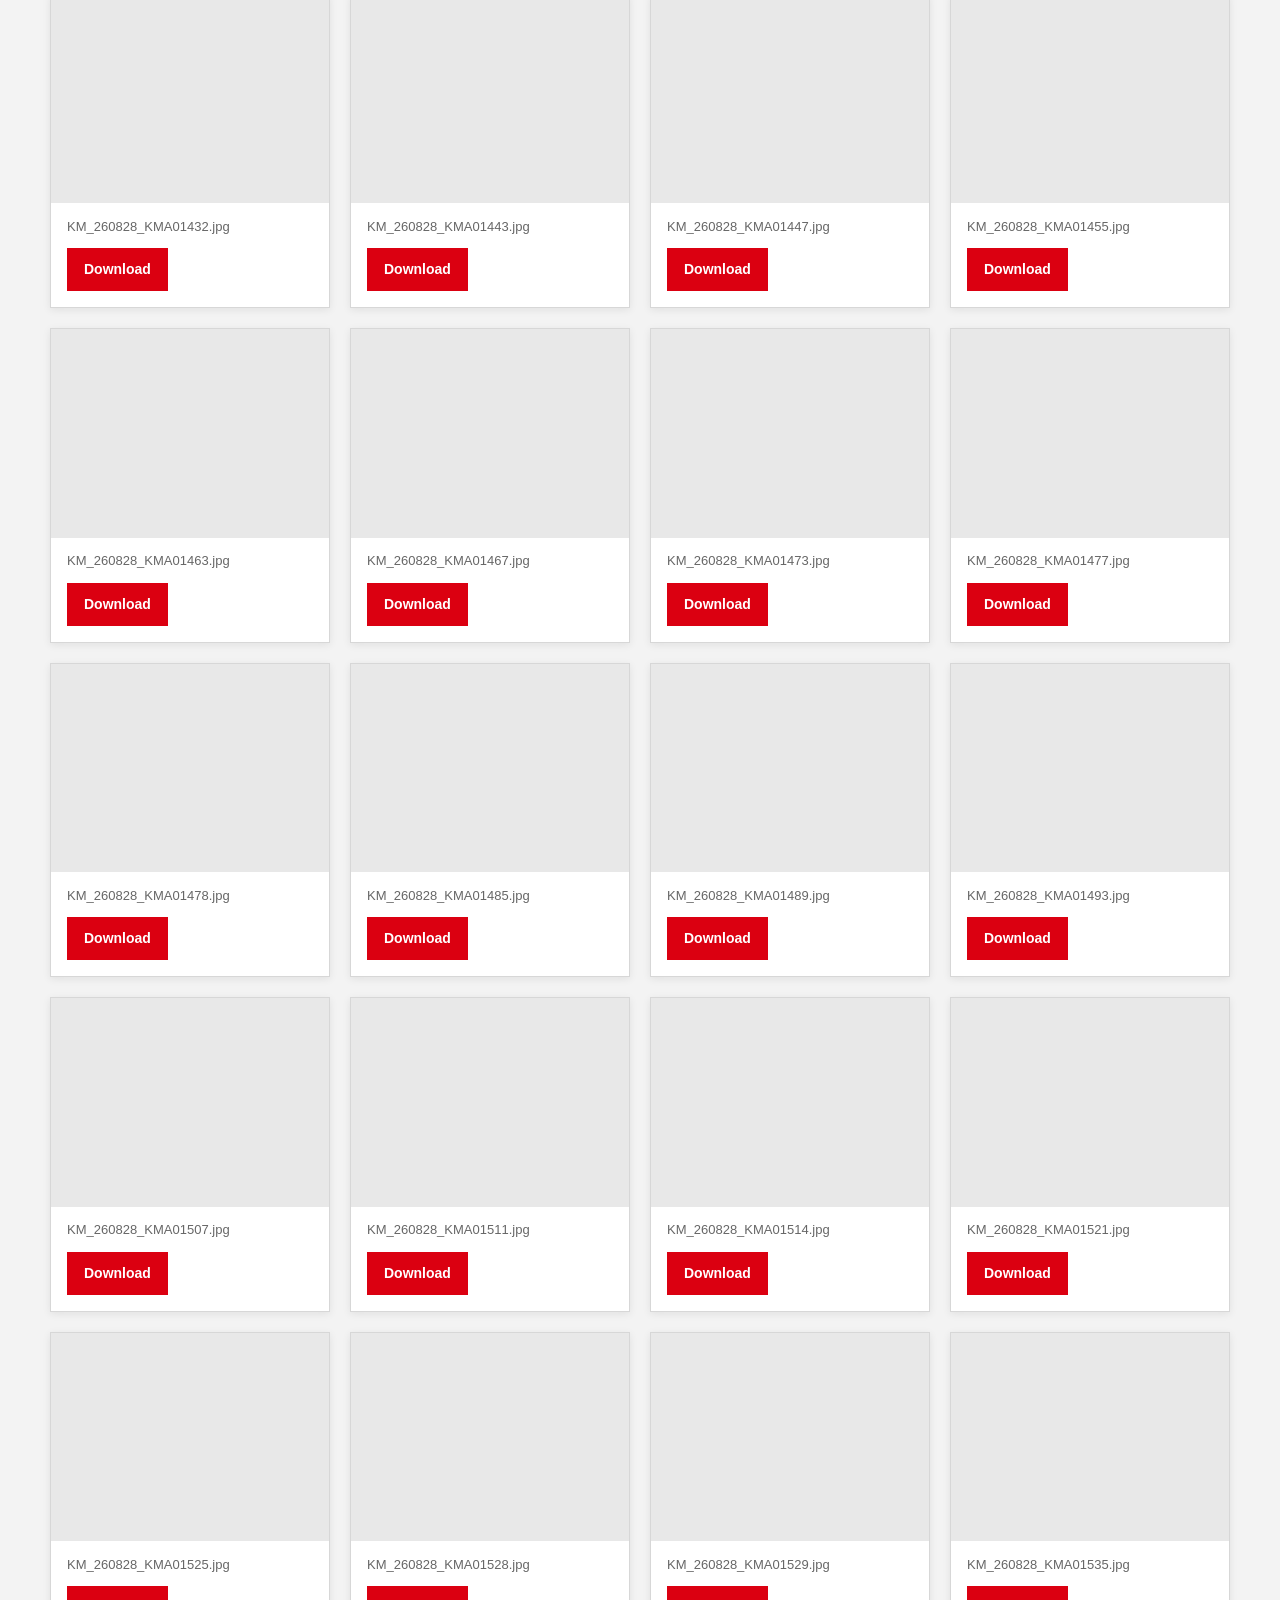
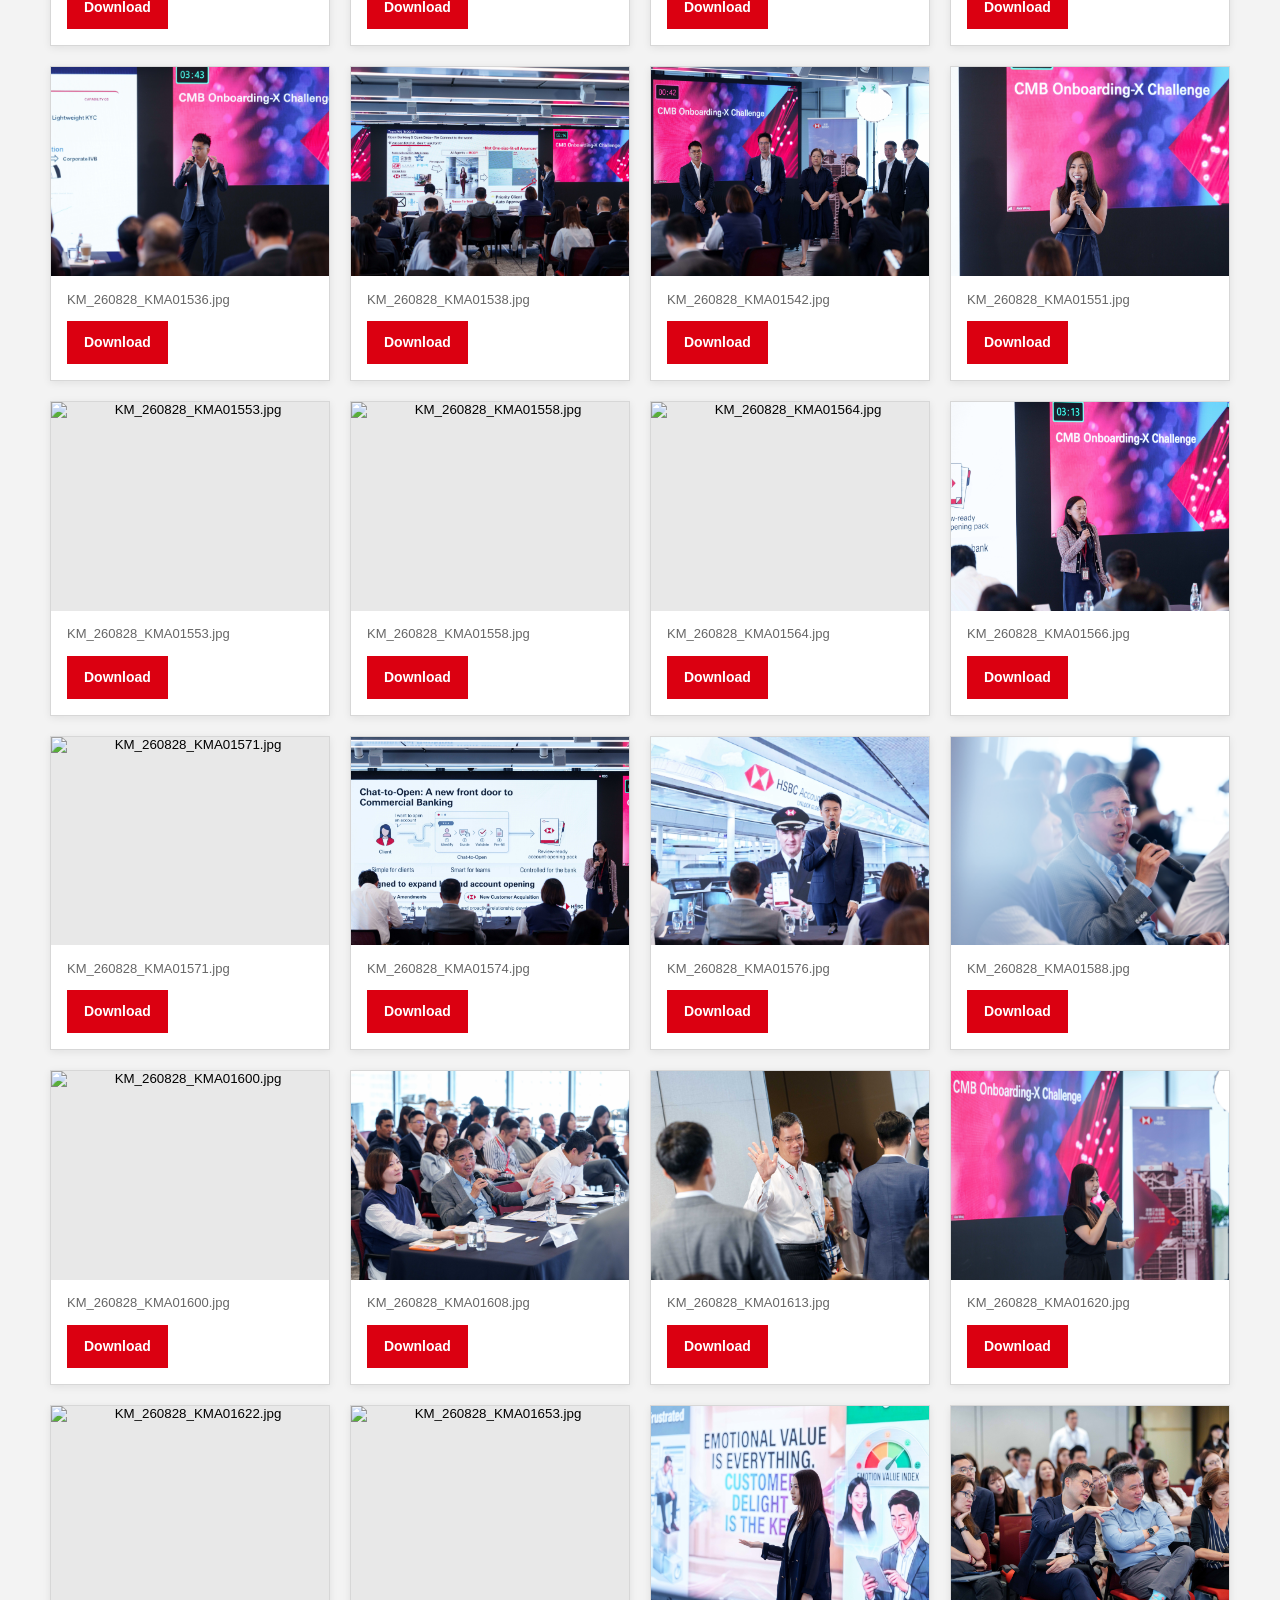
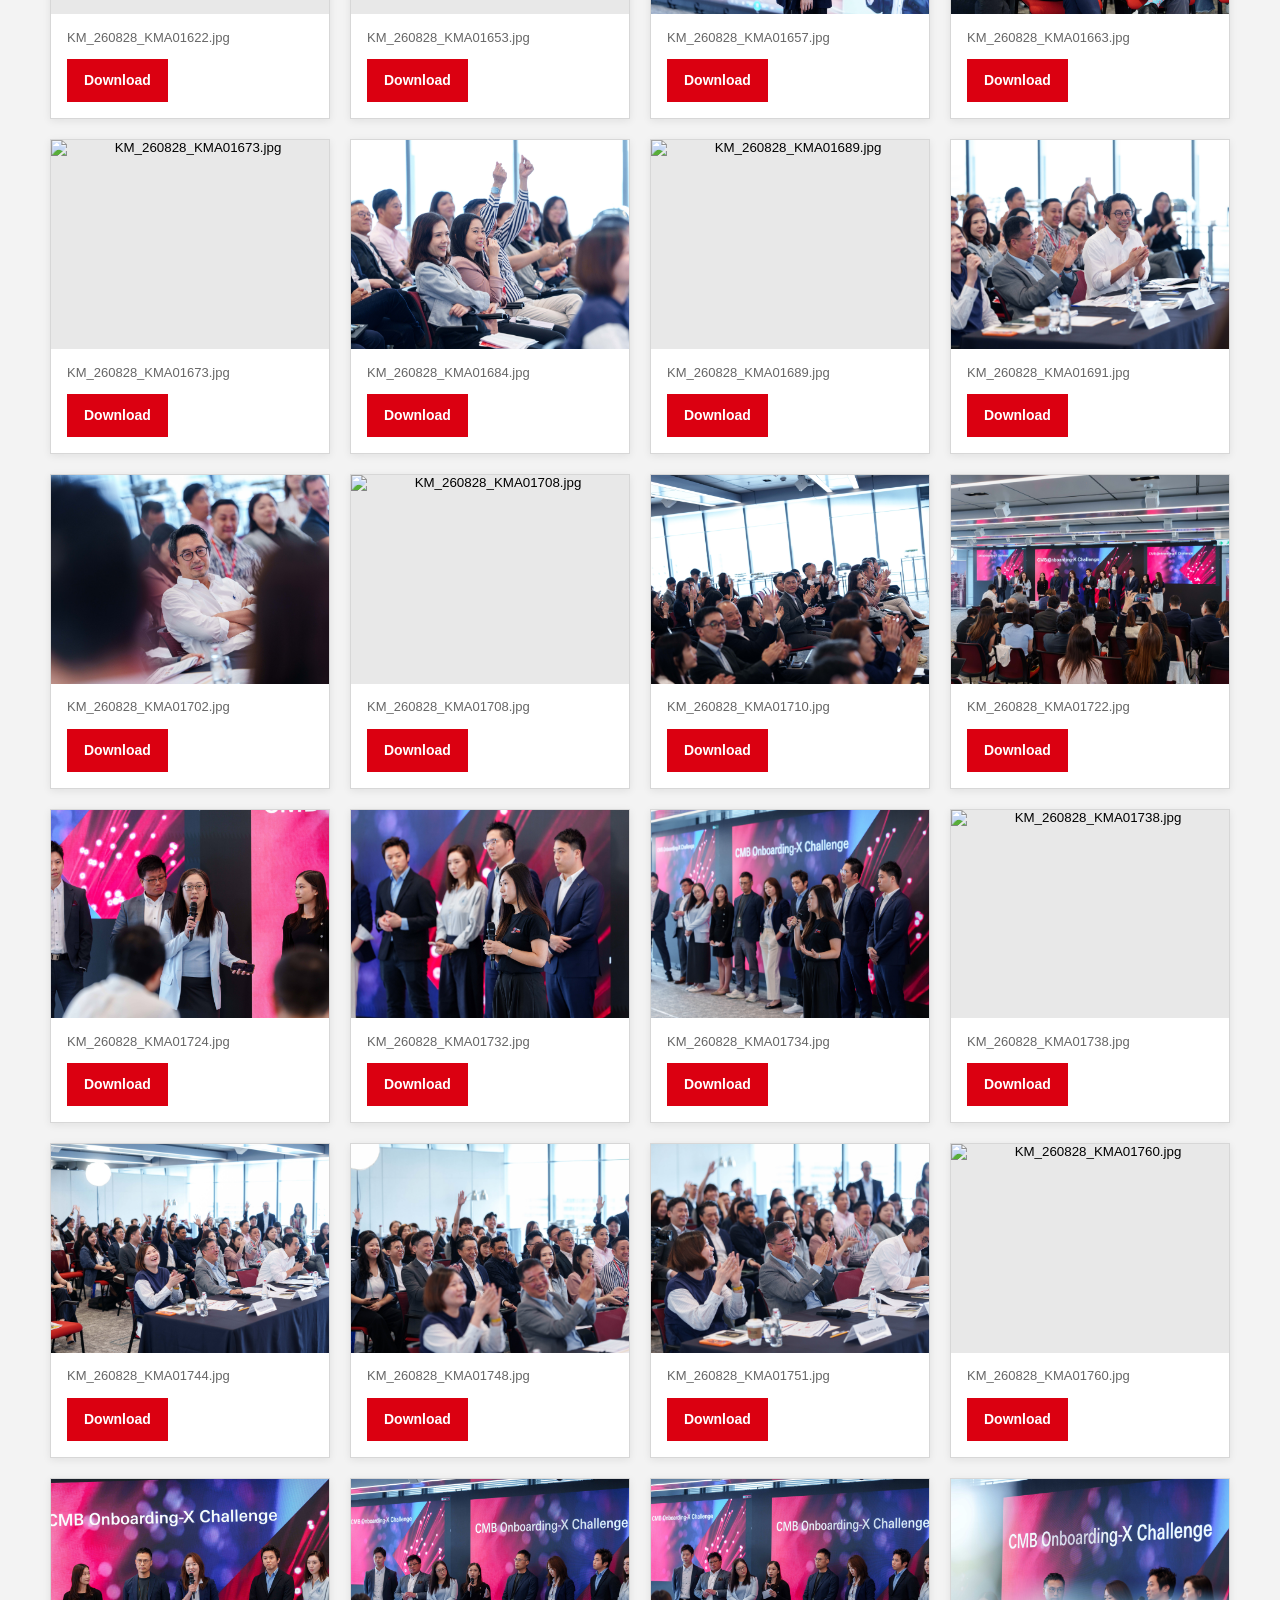
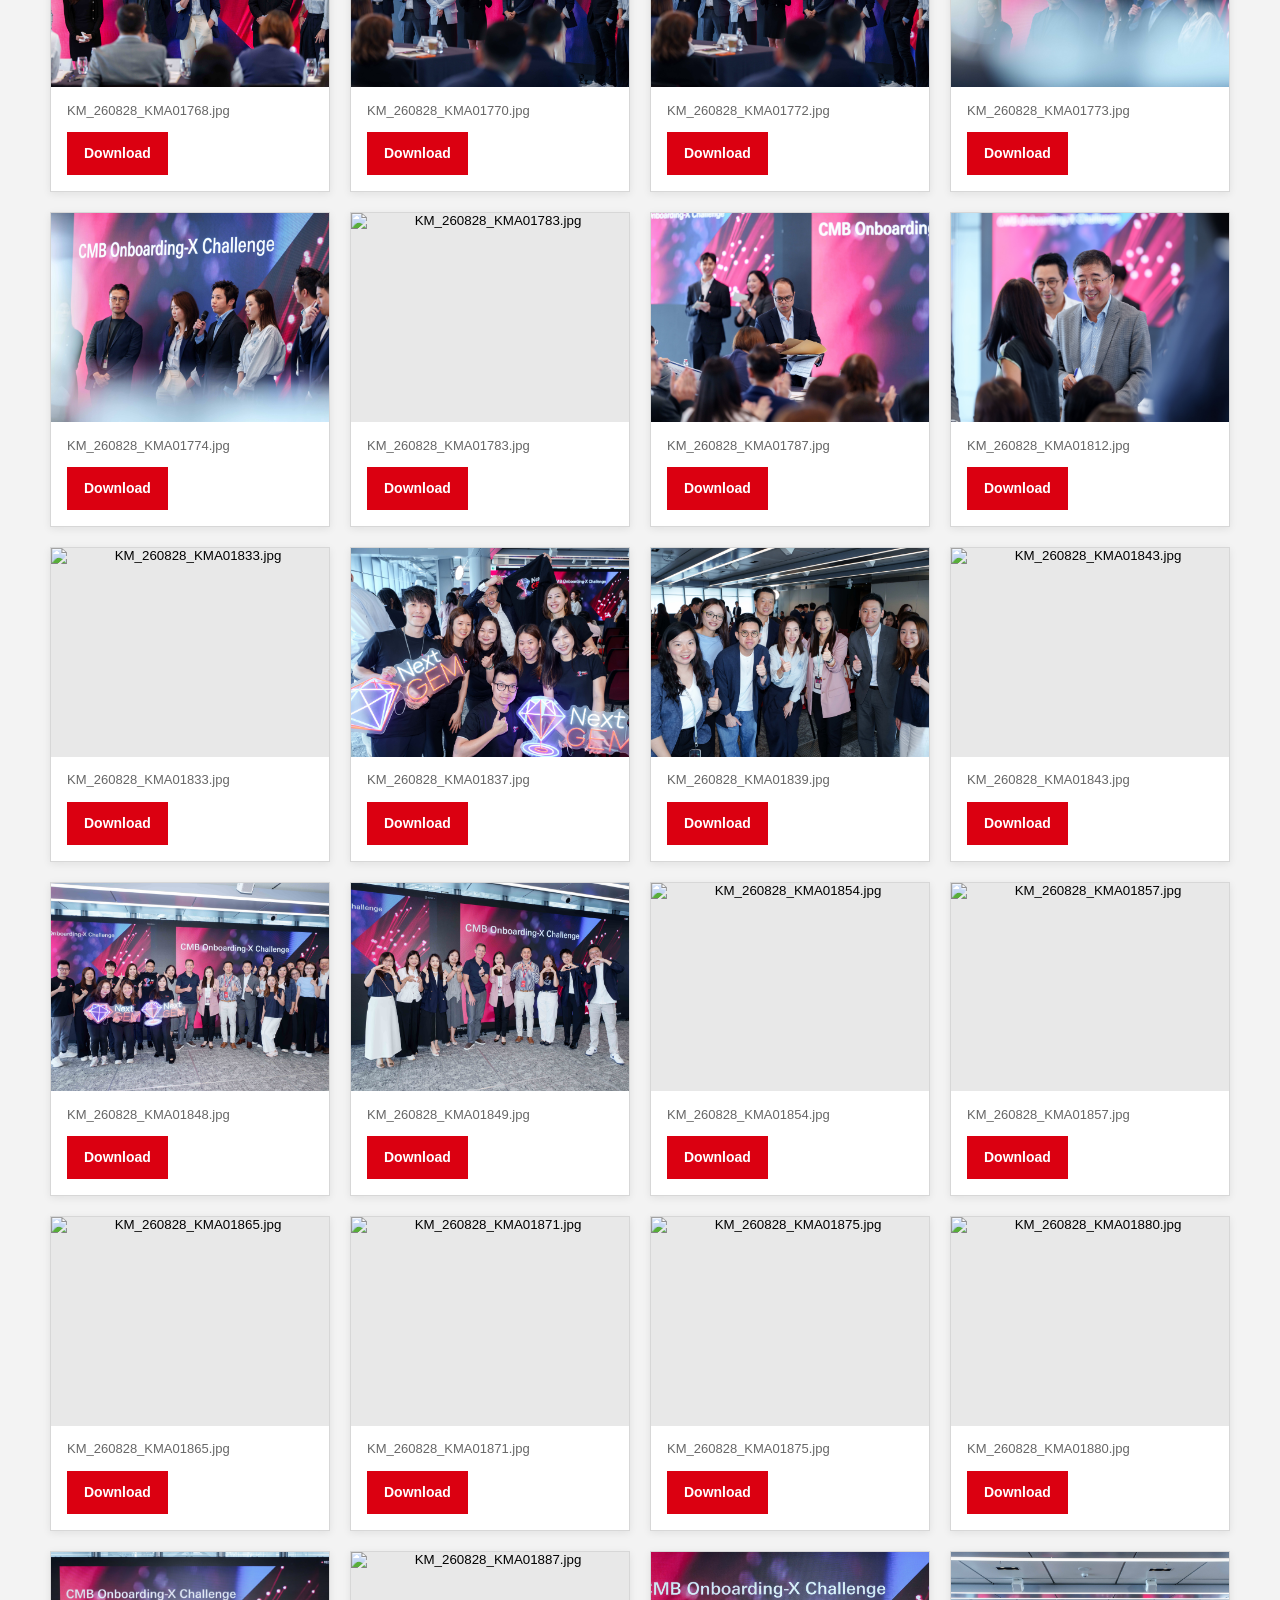
==== commit d69167fc: "Apply HSBC-inspired design and add Cloudflare basic auth worker. Redesign the gallery to match HSBC " ====
--- a/index.html
+++ b/index.html
@@ -7,19 +7,37 @@
   <link rel="stylesheet" href="css/style.css">
 </head>
 <body>
+  <div class="utility-bar">
+    <div class="container utility-row">
+      <span>Private gallery access</span>
+      <span class="utility-note">Authorized viewers only</span>
+    </div>
+  </div>
+
   <header class="site-header">
     <div class="container header-row">
-      <div>
-        <h1>Event Photo Gallery</h1>
-        <p class="subtitle">Browse and download photos from the event</p>
+      <div class="brand">
+        <span class="brand-mark" aria-hidden="true"></span>
+        <div>
+          <p class="brand-label">Commercial Banking</p>
+          <h1>Event Photo Gallery</h1>
+        </div>
       </div>
-      <a class="btn btn-primary btn-download-all" href="https://github.com/womghei/event-photo-gallery/releases/latest/download/all-event-photos.zip" download="all-event-photos.zip">
+      <a class="btn btn-primary btn-download-all" href="/release/all-event-photos.zip" download="all-event-photos.zip">
         Download all photos (ZIP)
       </a>
     </div>
   </header>
 
-  <main class="container">
+  <section class="page-hero">
+    <div class="container">
+      <p class="hero-eyebrow">Event photography</p>
+      <h2>Browse and download official event photos</h2>
+      <p class="hero-copy">Select an album below to preview images or download individual files and ZIP archives.</p>
+    </div>
+  </section>
+
+  <main class="container main-content">
     <nav class="album-tabs" id="album-tabs" aria-label="Photo albums"></nav>
     <section class="album-info" id="album-info"></section>
     <div class="gallery" id="gallery" role="list"></div>
@@ -35,8 +53,9 @@
   </dialog>
 
   <footer class="site-footer">
-    <div class="container">
+    <div class="container footer-row">
       <p>Click any photo to preview. Use the download button to save the original file.</p>
+      <p class="footer-note">Protected gallery</p>
     </div>
   </footer>
 
--- a/css/style.css
+++ b/css/style.css
@@ -6,100 +6,169 @@
 
 :root {
   color-scheme: light;
-  --bg: #f7f5f2;
+  --hsbc-red: #db0011;
+  --hsbc-red-dark: #a6000d;
+  --text: #333333;
+  --text-muted: #666666;
+  --text-light: #ffffff;
+  --bg: #f3f3f3;
   --surface: #ffffff;
-  --text: #1a1a1a;
-  --muted: #666;
-  --accent: #2c5282;
-  --accent-hover: #1a365d;
-  --border: #e2ddd6;
-  --shadow: 0 8px 30px rgba(0, 0, 0, 0.08);
+  --border: #d7d7d7;
+  --hero-bg: #252525;
+  --footer-bg: #333333;
+  --shadow: 0 2px 8px rgba(0, 0, 0, 0.08);
+  --font: "Univers Next", Univers, Arial, sans-serif;
 }
 
 body {
   margin: 0;
-  font-family: -apple-system, BlinkMacSystemFont, "Segoe UI", Roboto, sans-serif;
+  font-family: var(--font);
   background: var(--bg);
   color: var(--text);
   line-height: 1.5;
 }
 
 .container {
-  width: min(1200px, 100% - 2rem);
+  width: min(1180px, 100% - 2rem);
   margin-inline: auto;
 }
 
+.utility-bar {
+  background: var(--surface);
+  border-bottom: 1px solid var(--border);
+  font-size: 0.8125rem;
+}
+
+.utility-row {
+  display: flex;
+  justify-content: space-between;
+  gap: 1rem;
+  padding: 0.55rem 0;
+  color: var(--text-muted);
+}
+
 .site-header {
   background: var(--surface);
   border-bottom: 1px solid var(--border);
-  padding: 2rem 0 1.5rem;
 }
 
 .header-row {
+  display: flex;
+  flex-wrap: wrap;
+  align-items: center;
+  justify-content: space-between;
+  gap: 1.25rem;
+  padding: 1.25rem 0;
+}
+
+.brand {
+  display: flex;
+  align-items: center;
+  gap: 1rem;
+}
+
+.brand-mark {
+  width: 2.5rem;
+  height: 2.5rem;
+  background:
+    linear-gradient(to bottom right, transparent 49%, var(--hsbc-red) 50%) top left / 50% 50% no-repeat,
+    linear-gradient(to bottom left, transparent 49%, var(--hsbc-red) 50%) top right / 50% 50% no-repeat,
+    linear-gradient(to top right, transparent 49%, var(--hsbc-red) 50%) bottom left / 50% 50% no-repeat,
+    linear-gradient(to top left, transparent 49%, var(--hsbc-red) 50%) bottom right / 50% 50% no-repeat;
+  flex-shrink: 0;
+}
+
+.brand-label {
+  margin: 0 0 0.15rem;
+  font-size: 0.75rem;
+  letter-spacing: 0.08em;
+  text-transform: uppercase;
+  color: var(--text-muted);
+}
+
+.brand h1 {
+  margin: 0;
+  font-size: clamp(1.35rem, 3vw, 1.75rem);
+  font-weight: 700;
+  letter-spacing: -0.01em;
+}
+
+.page-hero {
+  background: var(--hero-bg);
+  color: var(--text-light);
+  padding: 2.5rem 0;
+}
+
+.hero-eyebrow {
+  margin: 0 0 0.5rem;
+  font-size: 0.8125rem;
+  letter-spacing: 0.08em;
+  text-transform: uppercase;
+  color: rgba(255, 255, 255, 0.72);
+}
+
+.page-hero h2 {
+  margin: 0 0 0.75rem;
+  font-size: clamp(1.5rem, 4vw, 2.125rem);
+  font-weight: 700;
+  line-height: 1.2;
+}
+
+.hero-copy {
+  margin: 0;
+  max-width: 42rem;
+  color: rgba(255, 255, 255, 0.82);
+}
+
+.main-content {
+  padding-bottom: 3rem;
+}
+
+.album-tabs {
+  display: flex;
+  flex-wrap: wrap;
+  gap: 0;
+  margin: 2rem 0 0;
+  border-bottom: 1px solid var(--border);
+}
+
+.tab-btn {
+  appearance: none;
+  border: 0;
+  border-bottom: 3px solid transparent;
+  background: transparent;
+  color: var(--text);
+  padding: 0.85rem 1.25rem;
+  font: inherit;
+  font-size: 0.9375rem;
+  font-weight: 600;
+  cursor: pointer;
+  transition: color 0.15s, border-color 0.15s;
+}
+
+.tab-btn:hover {
+  color: var(--hsbc-red);
+}
+
+.tab-btn.active {
+  color: var(--hsbc-red);
+  border-bottom-color: var(--hsbc-red);
+}
+
+.album-info {
+  margin: 1.5rem 0;
+}
+
+.album-info-row {
   display: flex;
   flex-wrap: wrap;
   align-items: center;
   justify-content: space-between;
   gap: 1rem;
-}
-
-.btn-download-all {
-  white-space: nowrap;
-  padding: 0.7rem 1.15rem;
-  font-weight: 600;
-}
-
-.site-header h1 {
-  margin: 0 0 0.35rem;
-  font-size: clamp(1.75rem, 4vw, 2.5rem);
-  font-weight: 700;
-  letter-spacing: -0.02em;
-}
-
-.subtitle {
-  margin: 0;
-  color: var(--muted);
-}
-
-.album-tabs {
-  display: flex;
-  flex-wrap: wrap;
-  gap: 0.75rem;
-  margin: 2rem 0 1rem;
-}
-
-.tab-btn {
-  appearance: none;
+  padding: 1.25rem 1.5rem;
+  background: var(--surface);
   border: 1px solid var(--border);
-  background: var(--surface);
-  color: var(--text);
-  padding: 0.65rem 1.1rem;
-  border-radius: 999px;
-  font: inherit;
-  cursor: pointer;
-  transition: background 0.15s, border-color 0.15s, color 0.15s;
-}
-
-.tab-btn:hover {
-  border-color: var(--accent);
-}
-
-.tab-btn.active {
-  background: var(--accent);
-  border-color: var(--accent);
-  color: #fff;
-}
-
-.album-info {
-  margin-bottom: 1.5rem;
-}
-
-.album-info-row {
-  display: flex;
-  flex-wrap: wrap;
-  align-items: center;
-  justify-content: space-between;
-  gap: 1rem;
+  box-shadow: var(--shadow);
 }
 
 .album-info h2 {
@@ -109,20 +178,18 @@
 
 .album-info p {
   margin: 0;
-  color: var(--muted);
+  color: var(--text-muted);
 }
 
 .gallery {
   display: grid;
   grid-template-columns: repeat(auto-fill, minmax(240px, 1fr));
   gap: 1.25rem;
-  padding-bottom: 3rem;
 }
 
 .photo-card {
   background: var(--surface);
   border: 1px solid var(--border);
-  border-radius: 12px;
   overflow: hidden;
   box-shadow: var(--shadow);
 }
@@ -133,7 +200,7 @@
   aspect-ratio: 4 / 3;
   border: 0;
   padding: 0;
-  background: #eee;
+  background: #e8e8e8;
   cursor: zoom-in;
   overflow: hidden;
 }
@@ -151,8 +218,8 @@
 
 .photo-name {
   margin: 0 0 0.75rem;
-  font-size: 0.85rem;
-  color: var(--muted);
+  font-size: 0.8125rem;
+  color: var(--text-muted);
   word-break: break-all;
 }
 
@@ -161,32 +228,38 @@
   align-items: center;
   justify-content: center;
   gap: 0.35rem;
-  padding: 0.5rem 0.85rem;
-  border-radius: 8px;
+  padding: 0.625rem 1rem;
+  border-radius: 0;
   font: inherit;
-  font-size: 0.9rem;
+  font-size: 0.875rem;
+  font-weight: 600;
   text-decoration: none;
   cursor: pointer;
   border: 1px solid transparent;
+  transition: background 0.15s, color 0.15s, border-color 0.15s;
 }
 
 .btn-primary {
-  background: var(--accent);
-  color: #fff;
+  background: var(--hsbc-red);
+  color: var(--text-light);
 }
 
 .btn-primary:hover {
-  background: var(--accent-hover);
+  background: var(--hsbc-red-dark);
 }
 
 .btn-secondary {
   background: var(--surface);
-  color: var(--accent);
-  border-color: var(--accent);
+  color: var(--hsbc-red);
+  border-color: var(--hsbc-red);
 }
 
 .btn-secondary:hover {
-  background: #edf2f7;
+  background: #fff5f5;
+}
+
+.btn-download-all {
+  white-space: nowrap;
 }
 
 .lightbox {
@@ -195,13 +268,12 @@
   max-height: 95vh;
   padding: 0;
   border: none;
-  border-radius: 12px;
   background: var(--surface);
   box-shadow: var(--shadow);
 }
 
 .lightbox::backdrop {
-  background: rgba(0, 0, 0, 0.65);
+  background: rgba(0, 0, 0, 0.72);
 }
 
 .lightbox-close {
@@ -211,7 +283,6 @@
   width: 2.25rem;
   height: 2.25rem;
   border: none;
-  border-radius: 999px;
   background: rgba(0, 0, 0, 0.55);
   color: #fff;
   font-size: 1.5rem;
@@ -233,8 +304,8 @@
 
 .lightbox-content figcaption {
   padding: 0.85rem 1rem 0;
-  color: var(--muted);
-  font-size: 0.9rem;
+  color: var(--text-muted);
+  font-size: 0.875rem;
 }
 
 .lightbox-download {
@@ -242,20 +313,39 @@
 }
 
 .site-footer {
-  border-top: 1px solid var(--border);
-  background: var(--surface);
-  padding: 1.25rem 0 2rem;
-  color: var(--muted);
-  font-size: 0.9rem;
+  background: var(--footer-bg);
+  color: rgba(255, 255, 255, 0.82);
+  padding: 1.5rem 0 2rem;
+  font-size: 0.875rem;
+}
+
+.footer-row {
+  display: flex;
+  flex-wrap: wrap;
+  justify-content: space-between;
+  gap: 0.75rem;
 }
 
 .site-footer p {
   margin: 0;
 }
 
+.footer-note {
+  color: rgba(255, 255, 255, 0.55);
+}
+
 @media (max-width: 600px) {
+  .utility-row,
+  .footer-row {
+    flex-direction: column;
+  }
+
   .gallery {
     grid-template-columns: repeat(auto-fill, minmax(160px, 1fr));
     gap: 0.85rem;
   }
-}
+
+  .tab-btn {
+    padding: 0.75rem 0.9rem;
+  }
+}
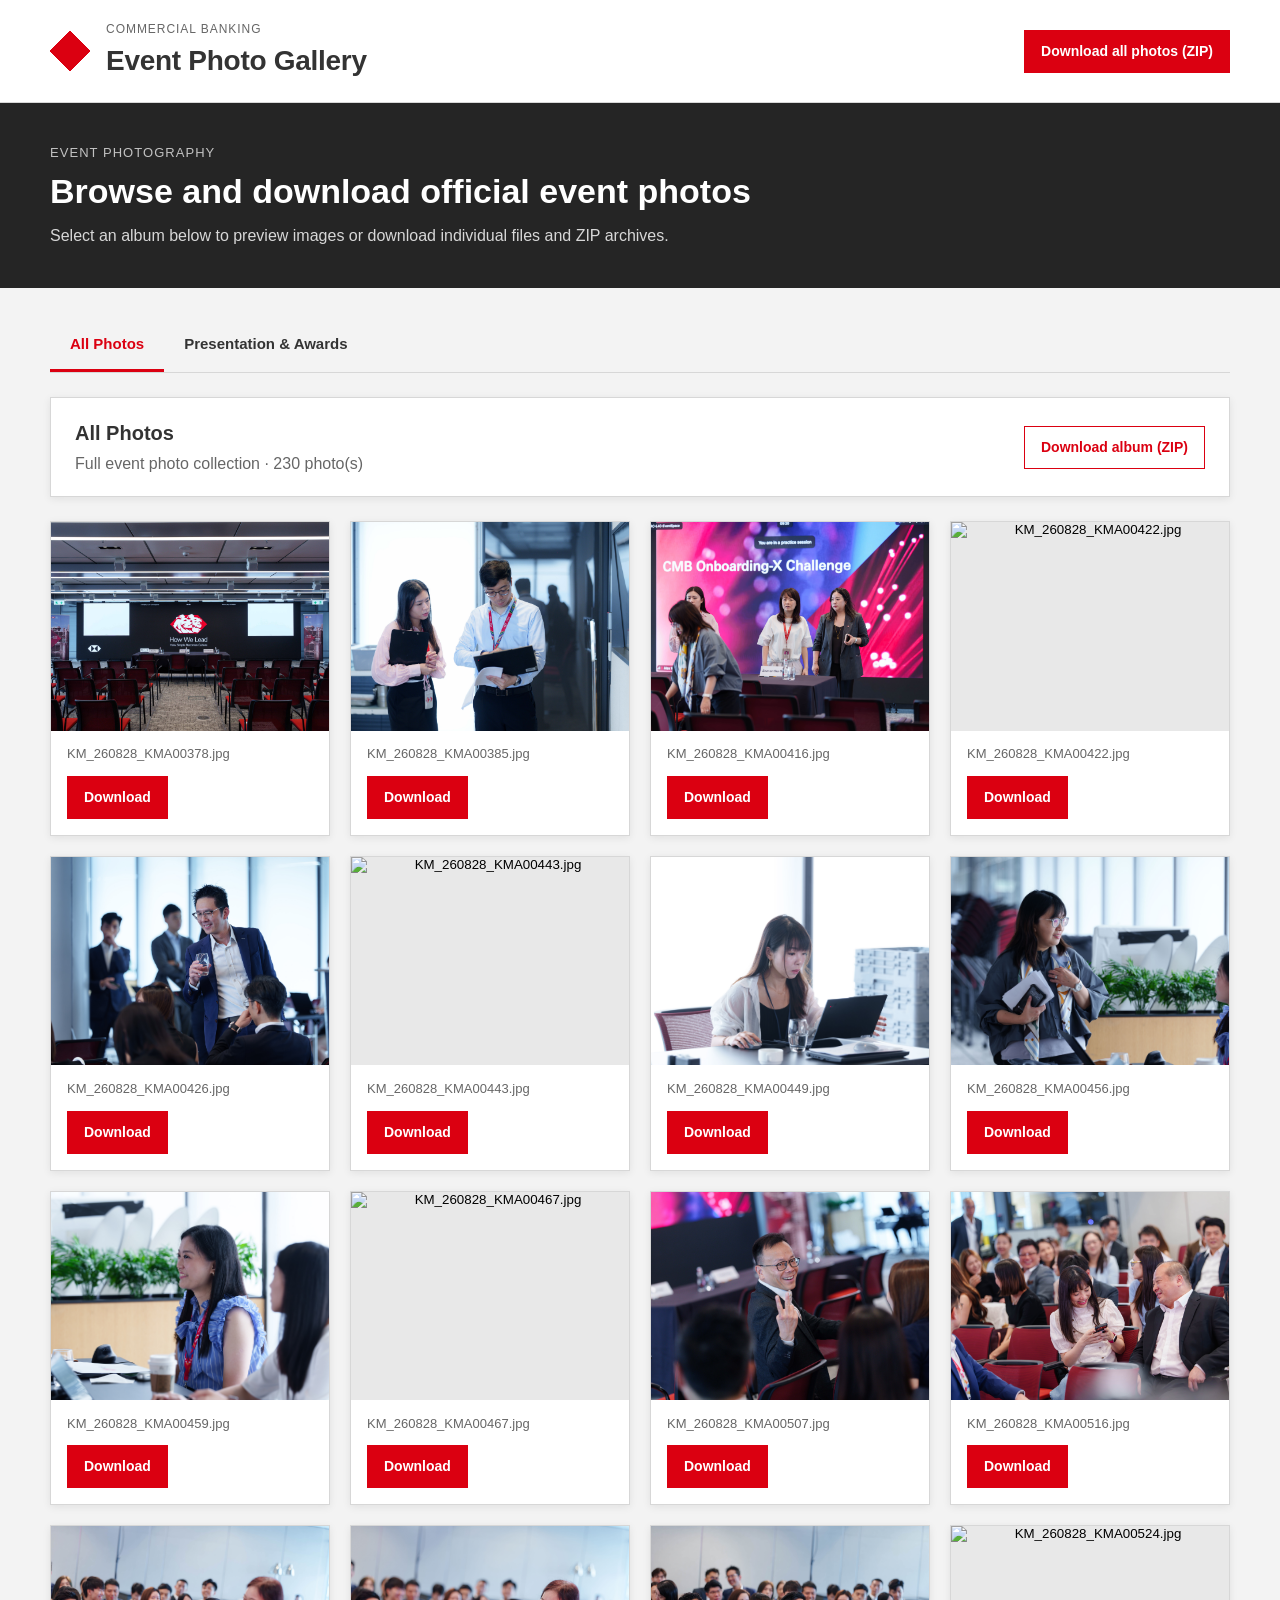
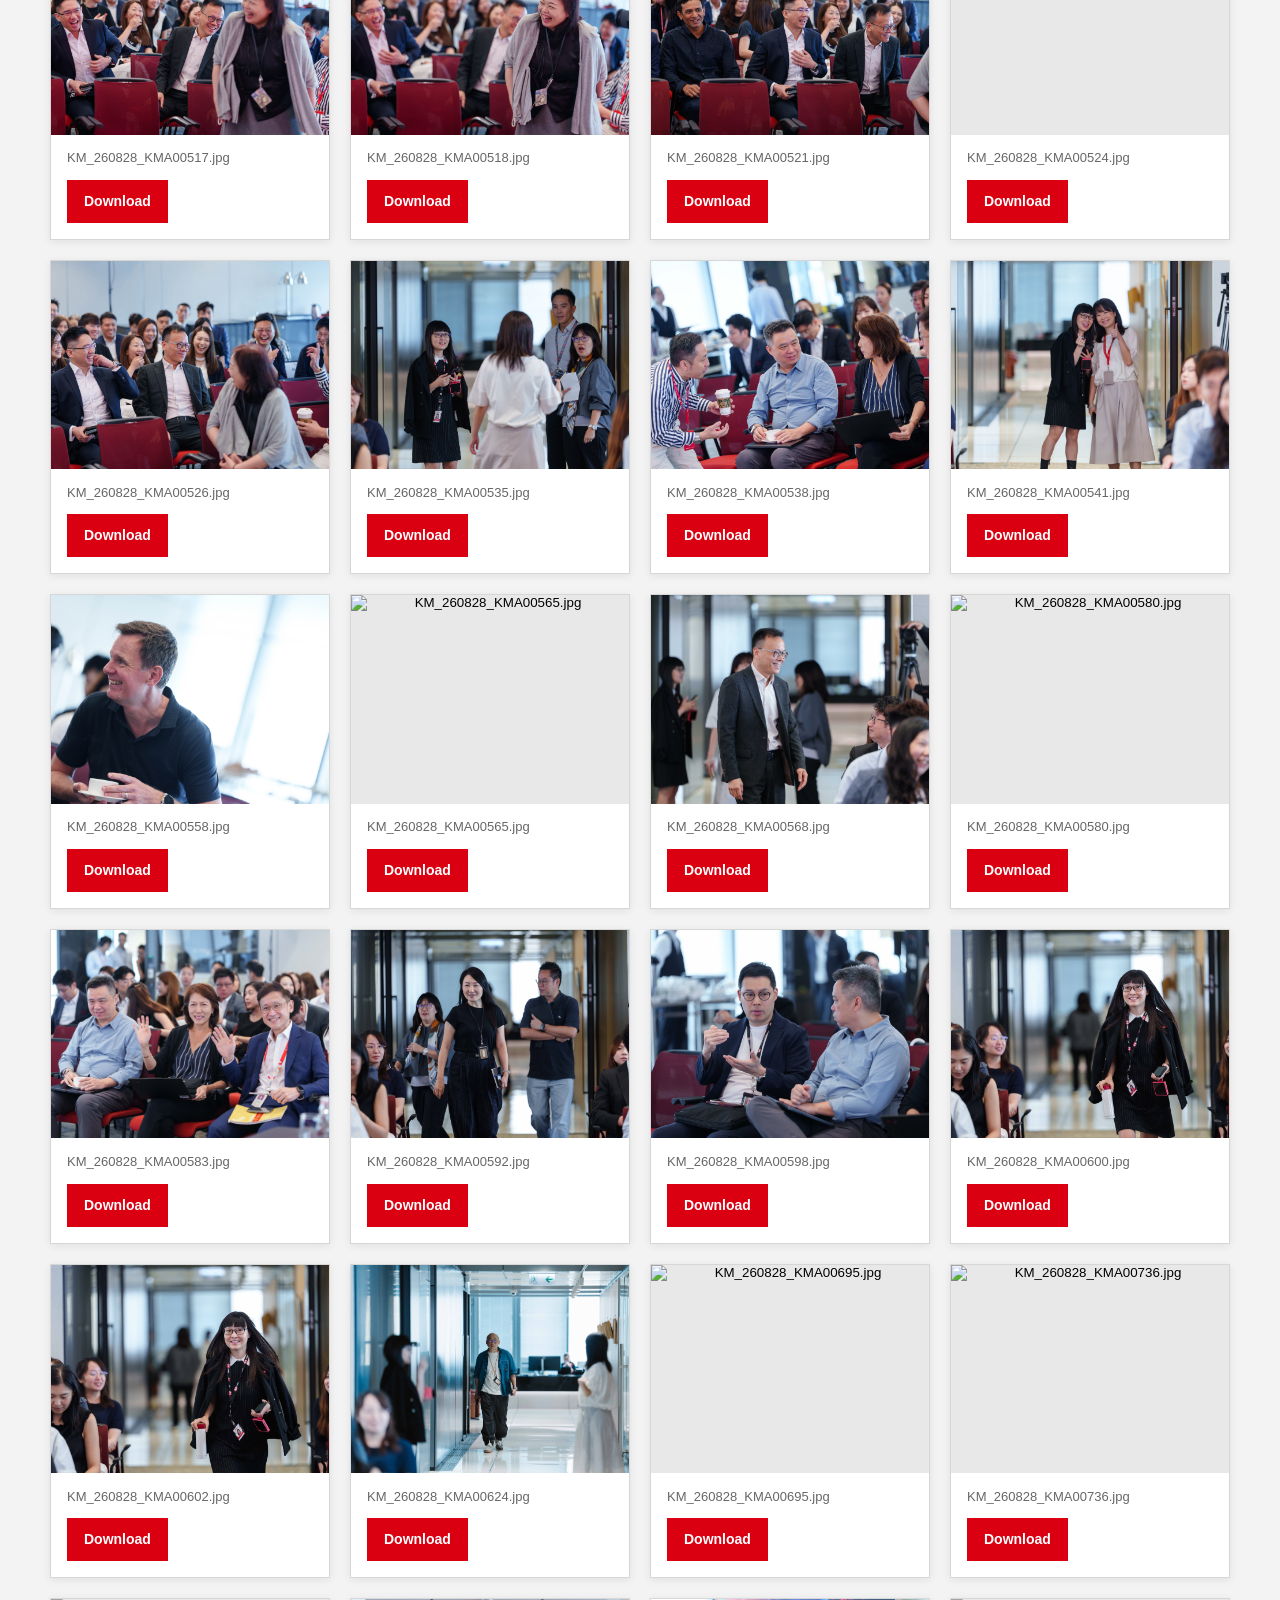
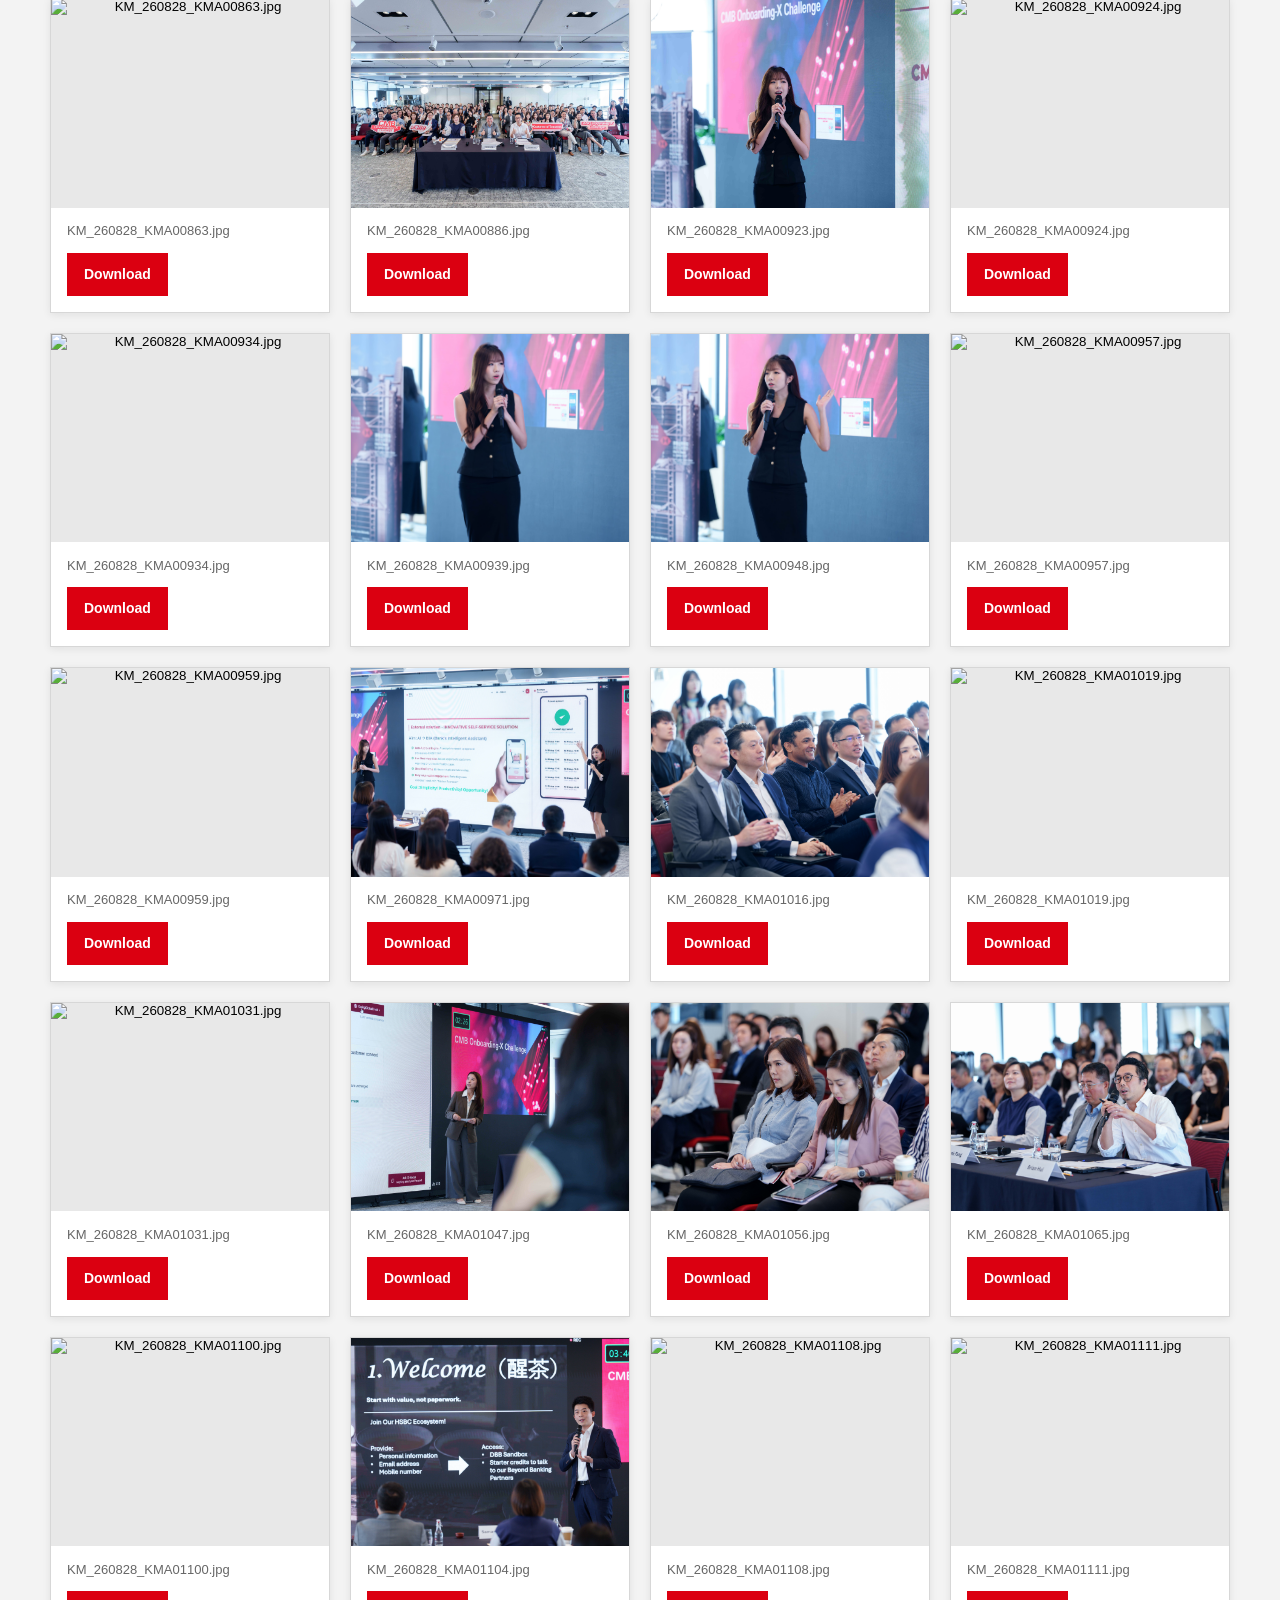
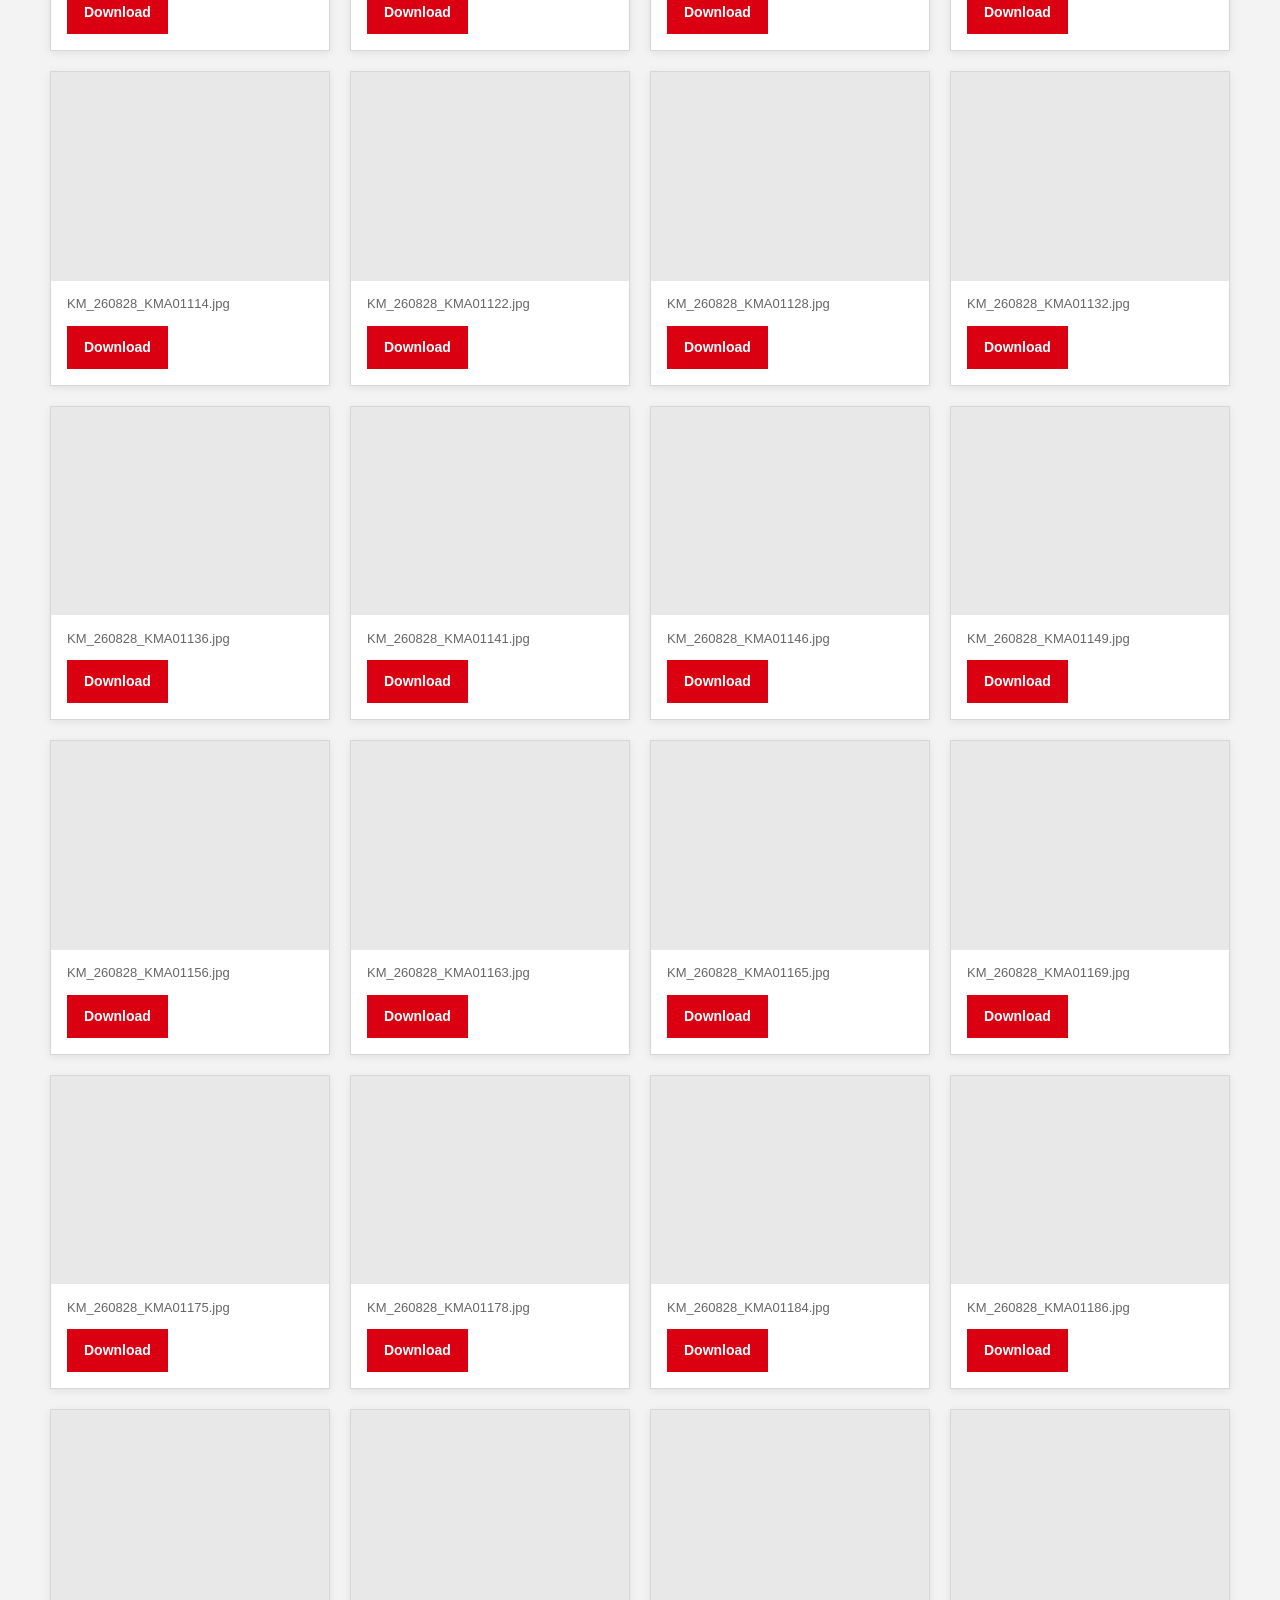
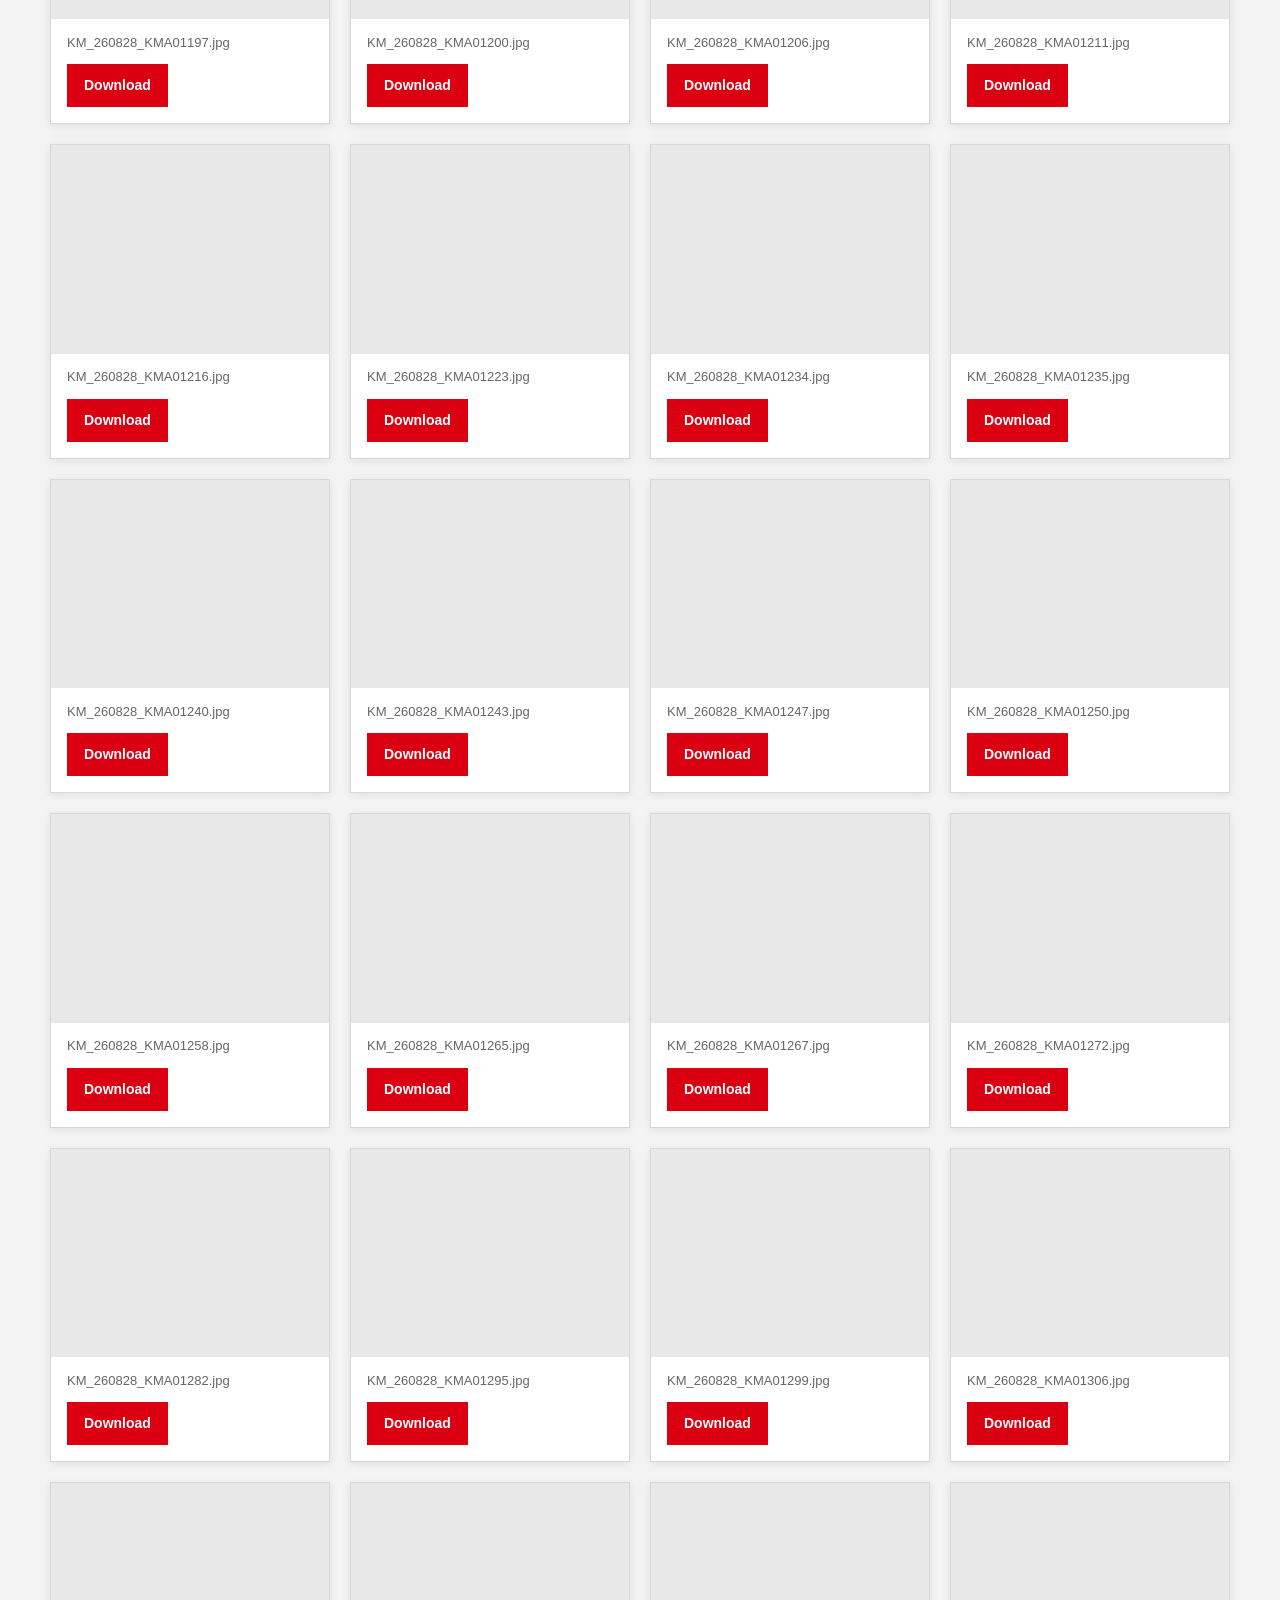
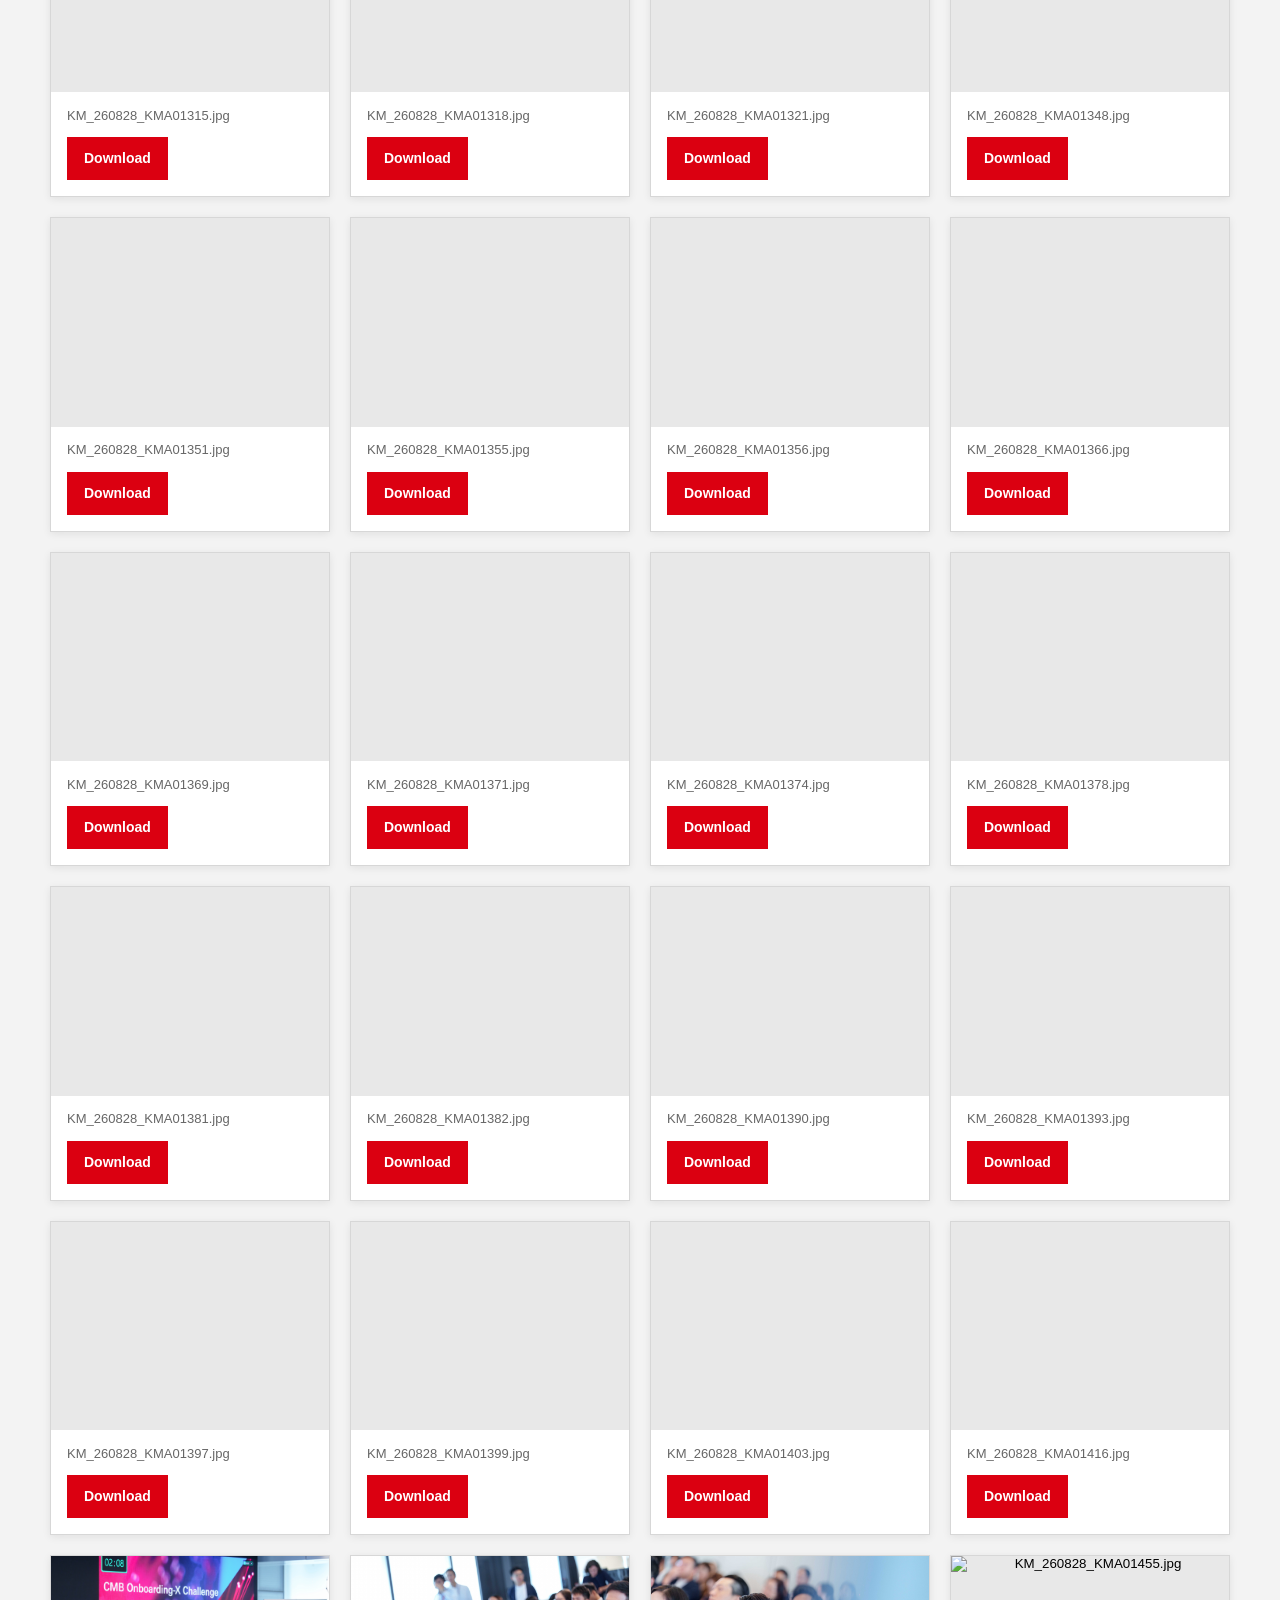
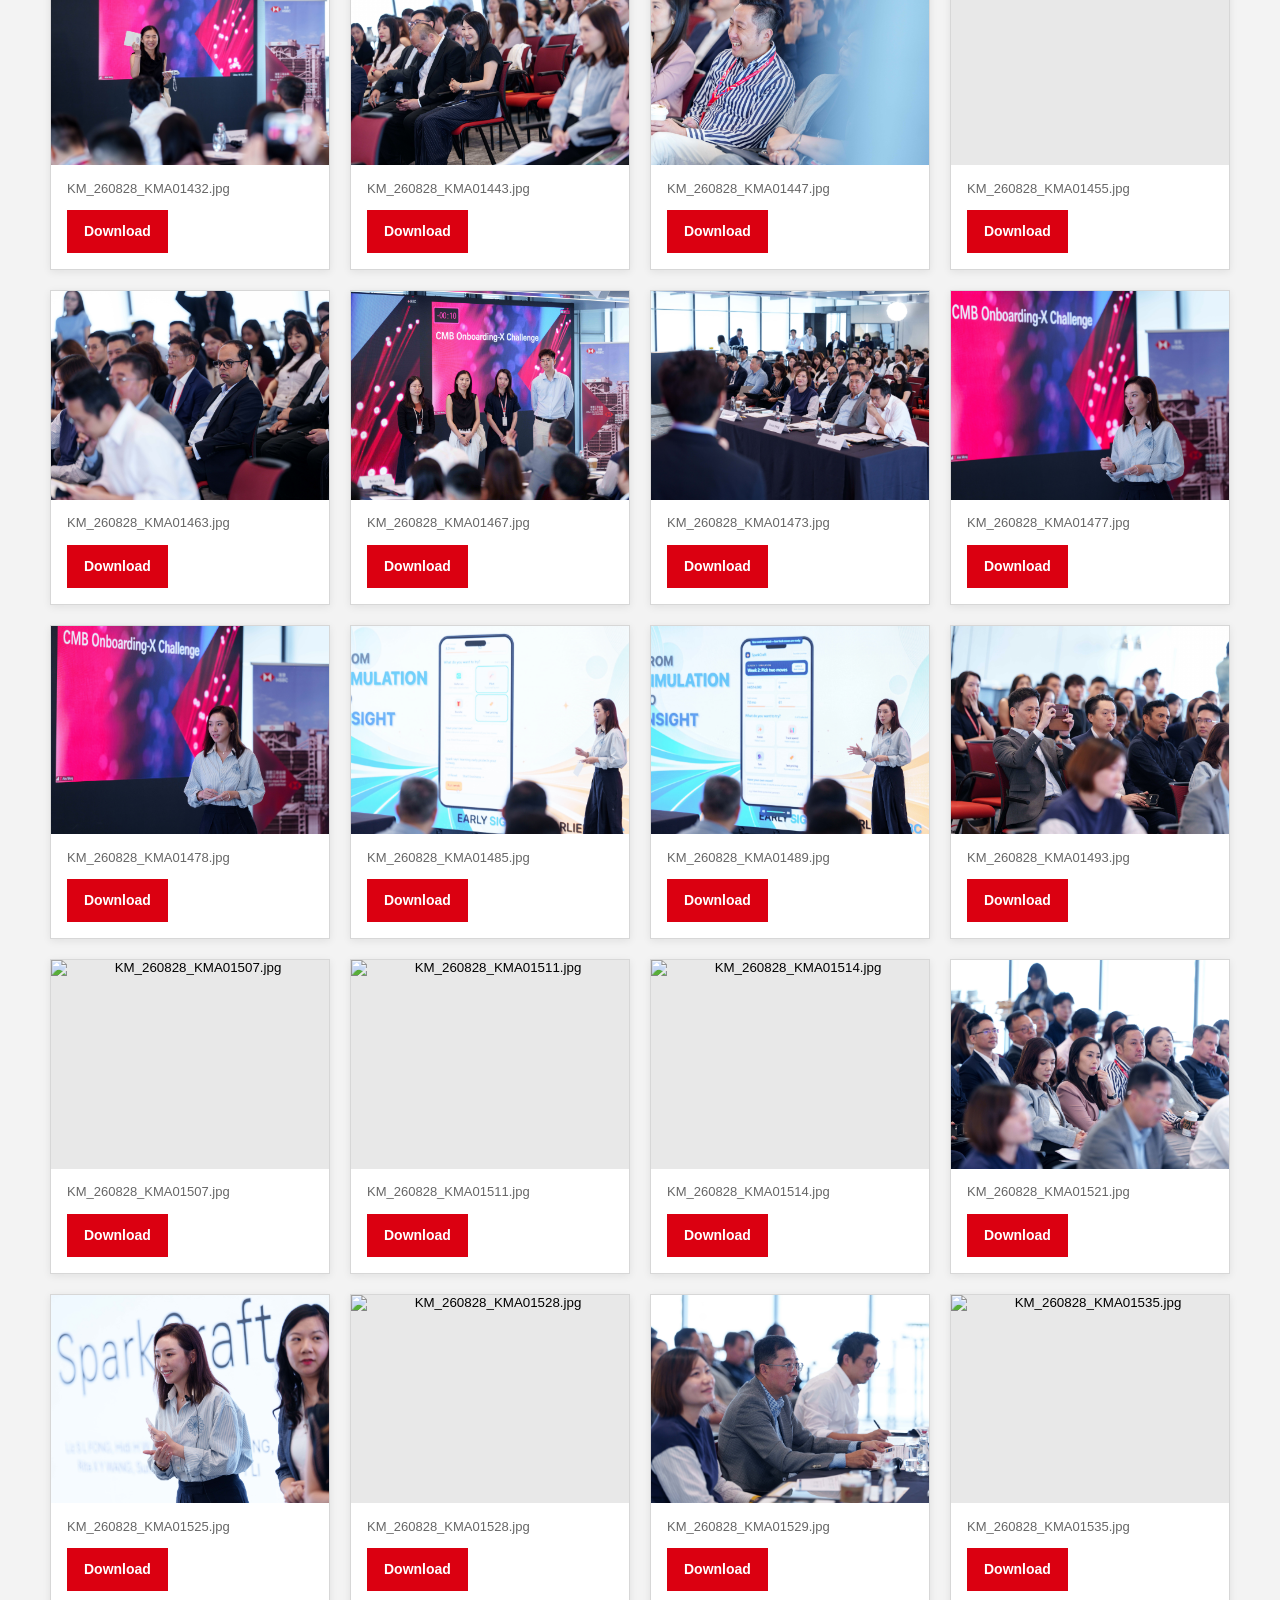
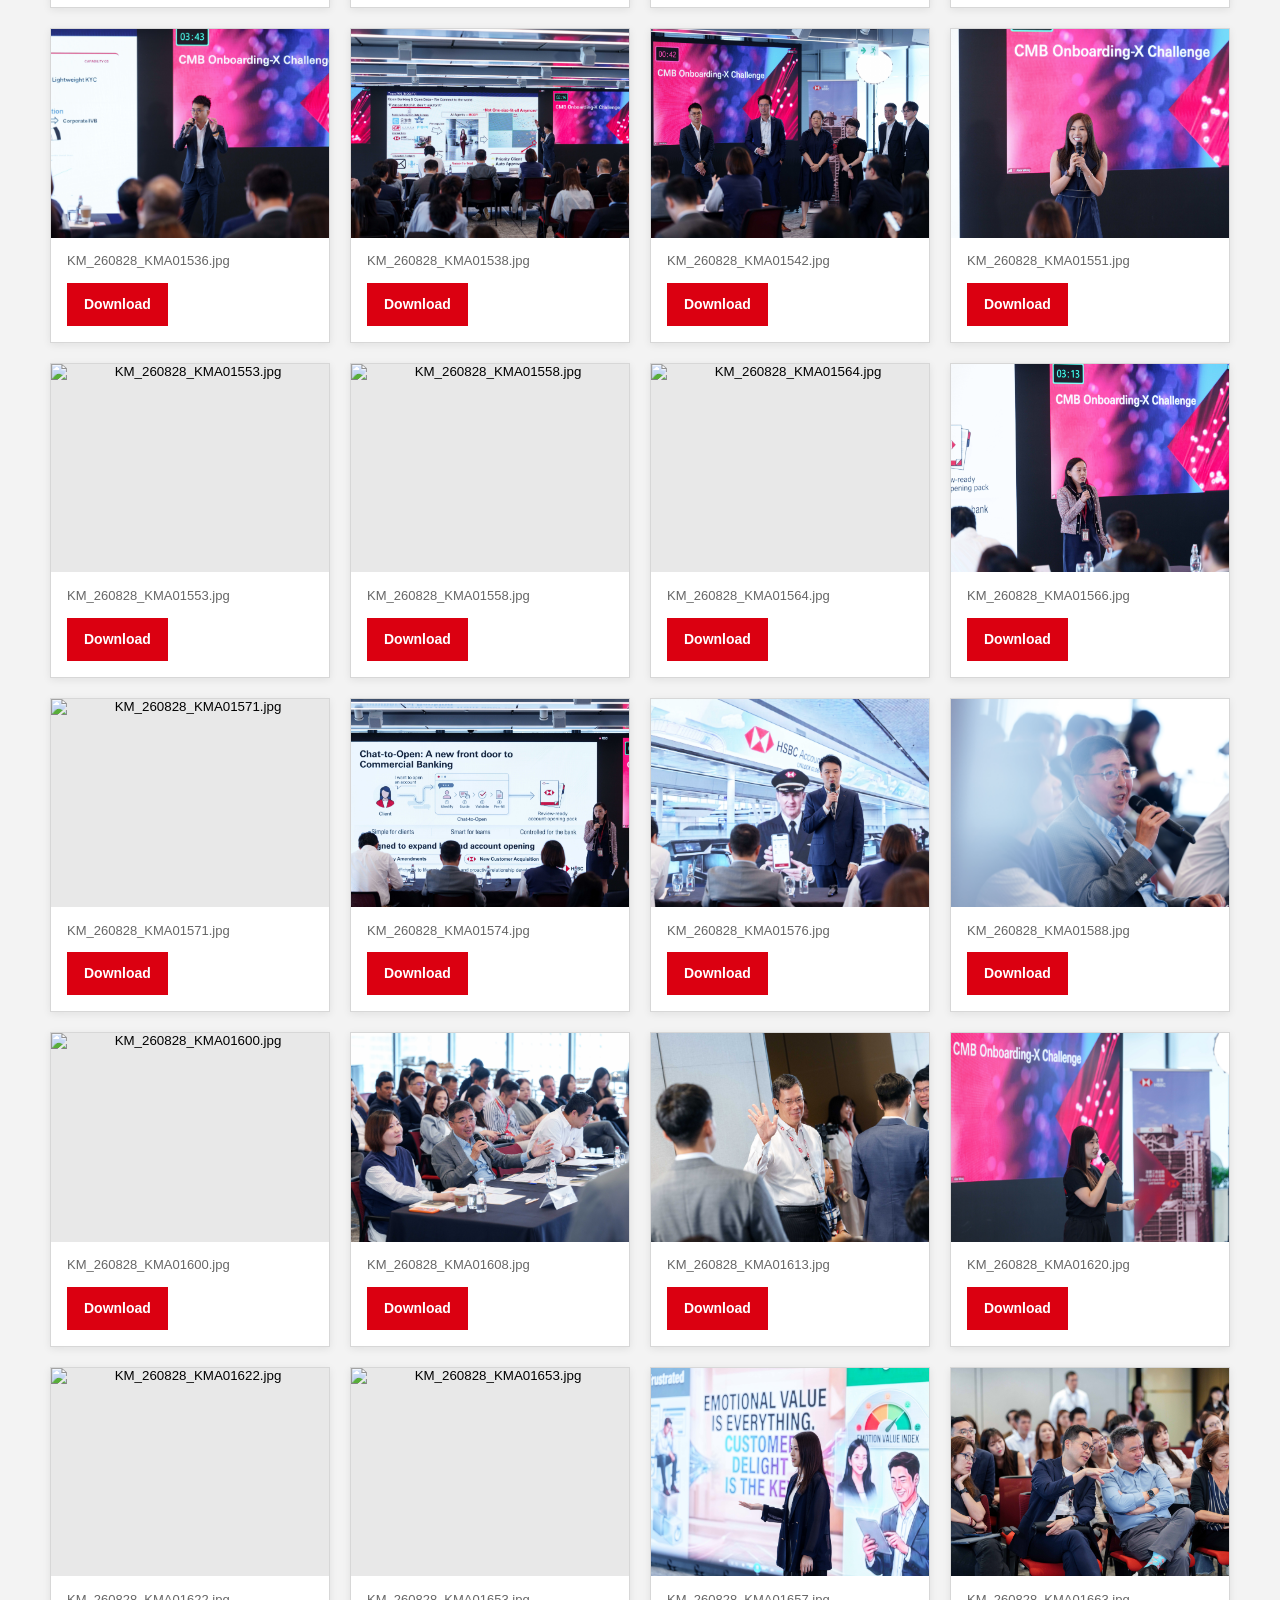
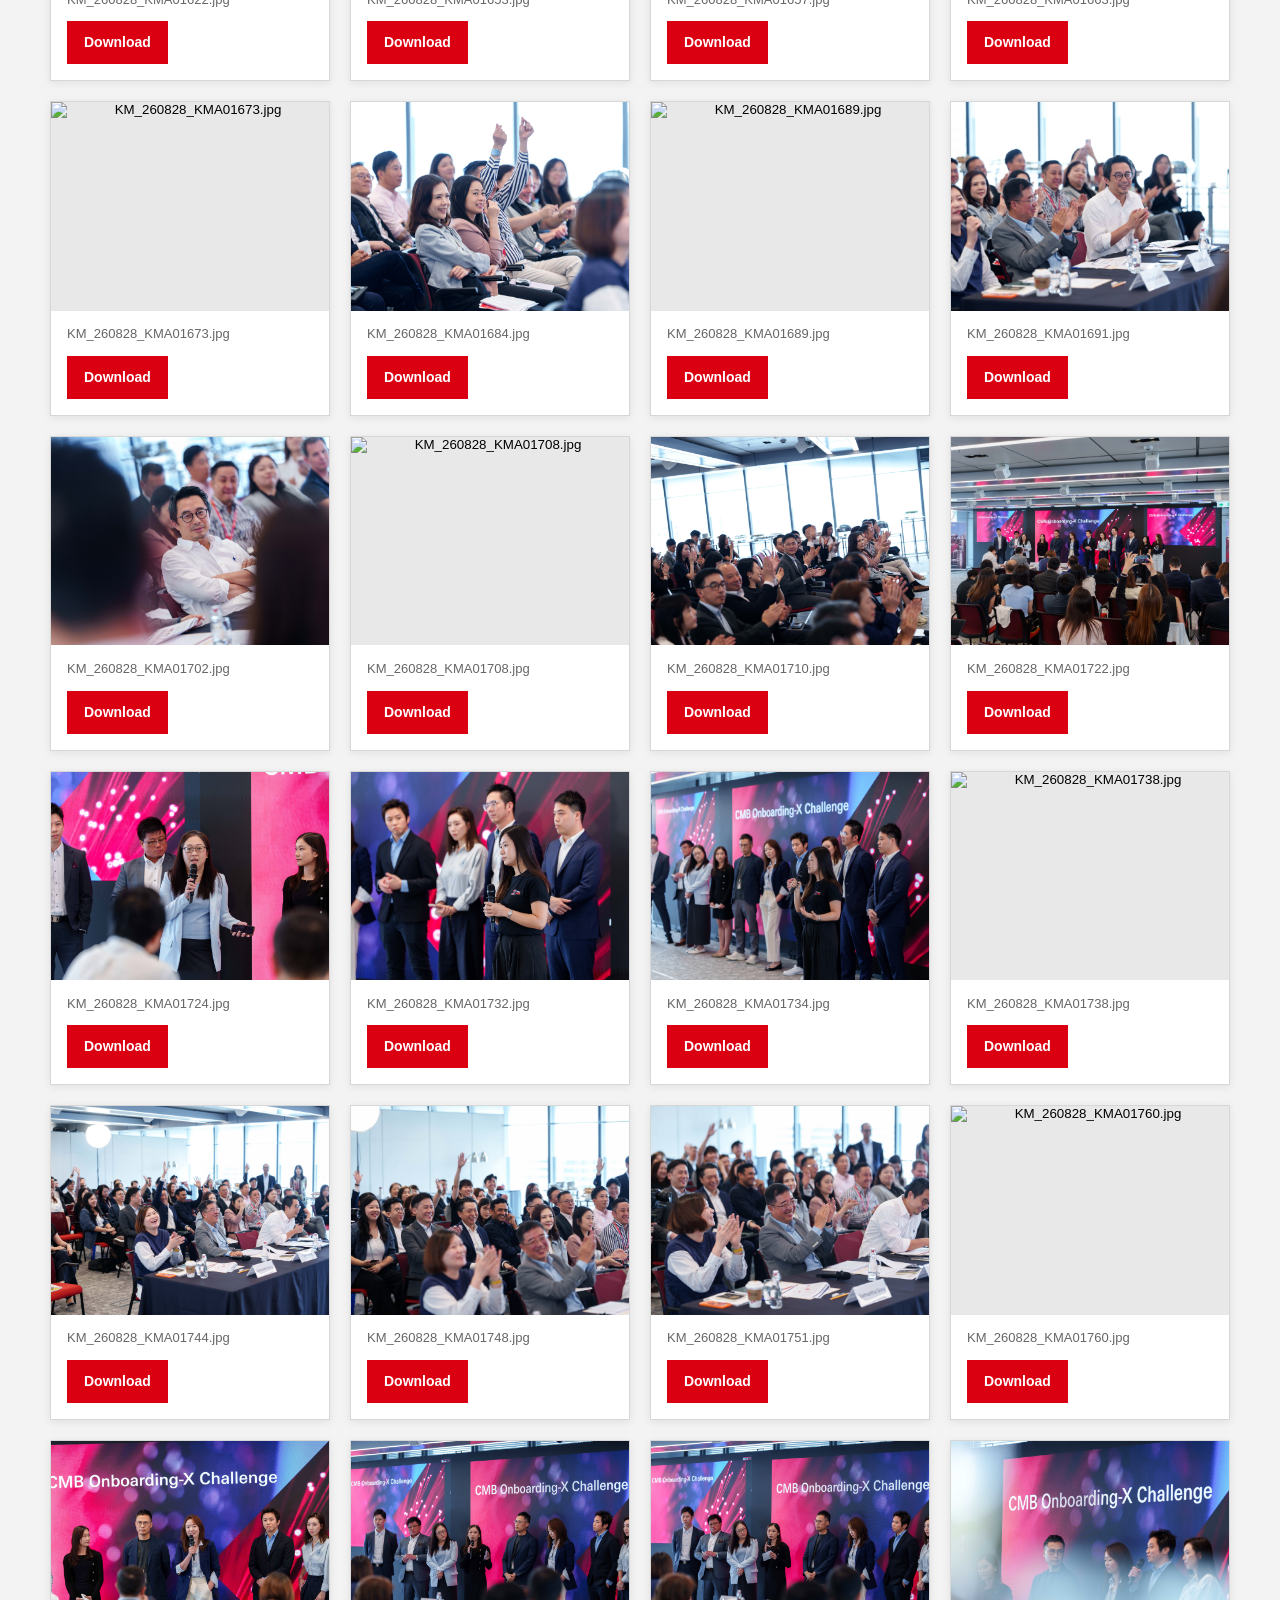
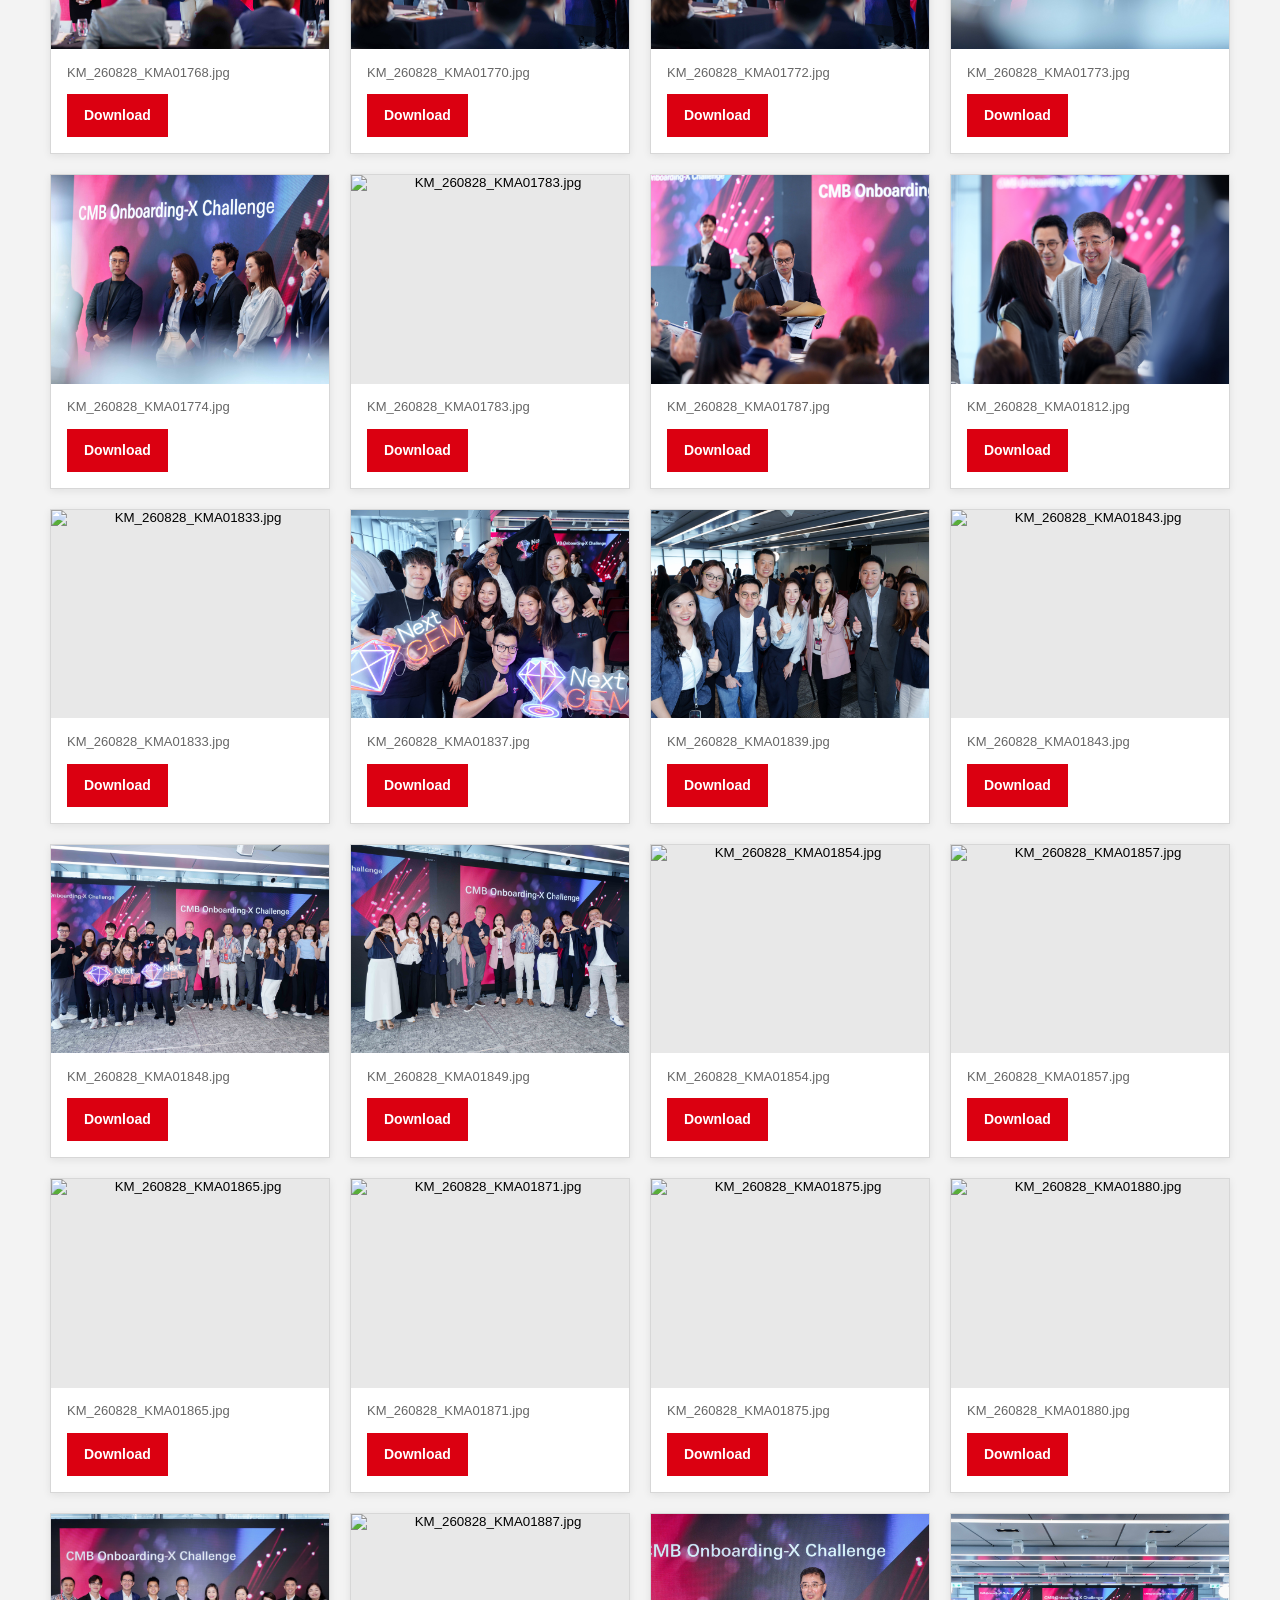
==== commit 068097dd: "Take down public site and remove protected access setup. Disable protected URL messaging, restore di" ====
--- a/index.html
+++ b/index.html
@@ -7,13 +7,6 @@
   <link rel="stylesheet" href="css/style.css">
 </head>
 <body>
-  <div class="utility-bar">
-    <div class="container utility-row">
-      <span>Private gallery access</span>
-      <span class="utility-note">Authorized viewers only</span>
-    </div>
-  </div>
-
   <header class="site-header">
     <div class="container header-row">
       <div class="brand">
@@ -23,7 +16,7 @@
           <h1>Event Photo Gallery</h1>
         </div>
       </div>
-      <a class="btn btn-primary btn-download-all" href="/release/all-event-photos.zip" download="all-event-photos.zip">
+      <a class="btn btn-primary btn-download-all" href="https://github.com/womghei/event-photo-gallery/releases/latest/download/all-event-photos.zip" download="all-event-photos.zip">
         Download all photos (ZIP)
       </a>
     </div>
@@ -55,7 +48,6 @@
   <footer class="site-footer">
     <div class="container footer-row">
       <p>Click any photo to preview. Use the download button to save the original file.</p>
-      <p class="footer-note">Protected gallery</p>
     </div>
   </footer>
 
